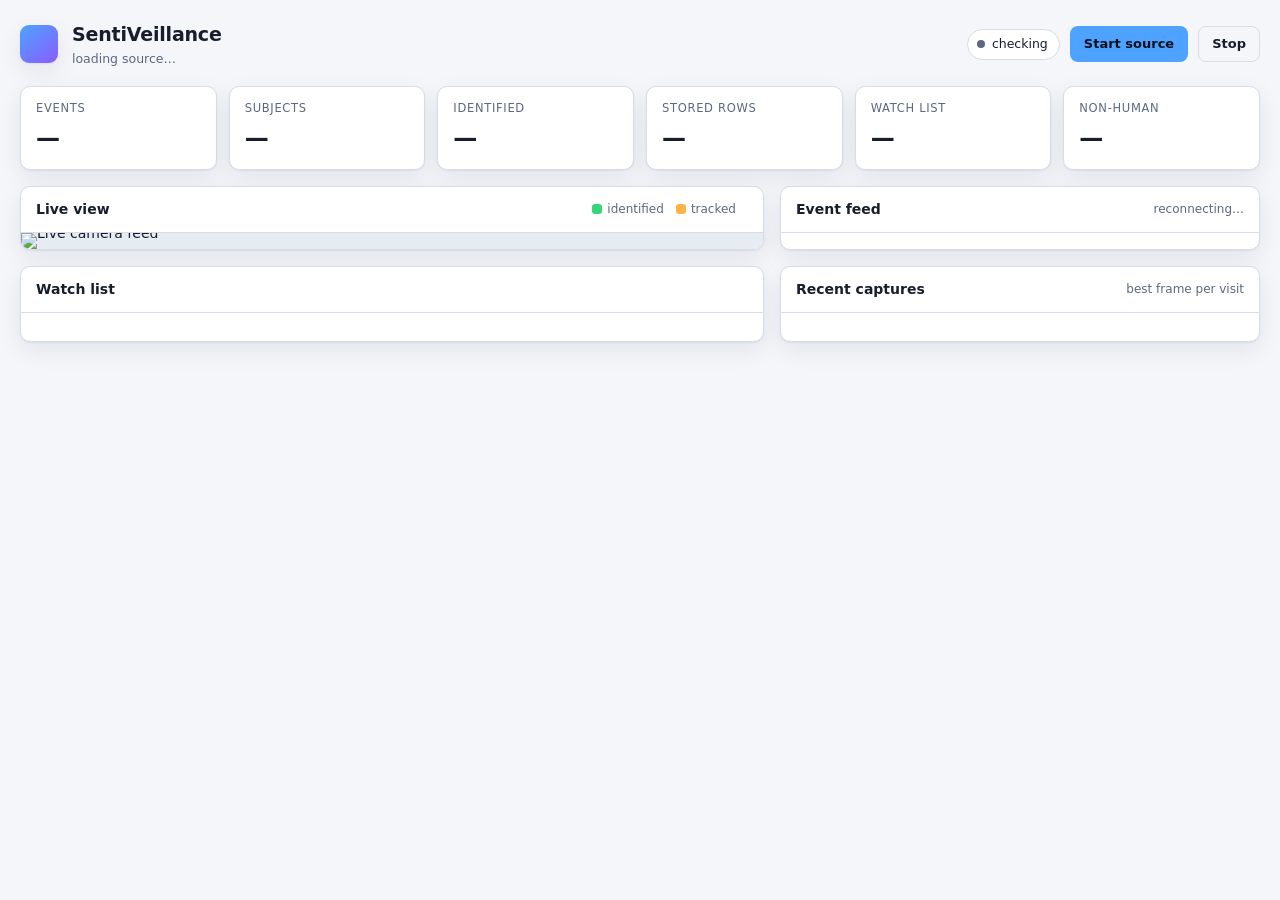
==== src/main/resources/static/index.html @ 6326599e "feat: wait for an explicit start request instead of capturing from boot" ====
<!doctype html>
<html lang="en">
<head>
  <meta charset="utf-8">
  <meta name="viewport" content="width=device-width, initial-scale=1">
  <title>SentiVeillance Console</title>
  <link rel="stylesheet" href="app.css">
</head>
<body>

<header class="topbar">
  <div class="brand">
    <span class="logo" aria-hidden="true"></span>
    <div>
      <h1>SentiVeillance</h1>
      <p class="sub" id="sourceLine">loading source&hellip;</p>
    </div>
  </div>
  <div class="controls">
    <span class="pill" id="runPill"><span class="dot"></span><span id="runText">checking</span></span>
    <button class="btn" id="startBtn" type="button">Start source</button>
    <button class="btn btn-ghost" id="stopBtn" type="button">Stop</button>
  </div>
</header>

<section class="tiles" aria-label="Counters">
  <div class="tile"><span class="tile-label">Events</span><span class="tile-value" id="mEvents">&mdash;</span></div>
  <div class="tile"><span class="tile-label">Subjects</span><span class="tile-value" id="mSubjects">&mdash;</span></div>
  <div class="tile"><span class="tile-label">Identified</span><span class="tile-value" id="mIdentified">&mdash;</span></div>
  <div class="tile"><span class="tile-label">Stored rows</span><span class="tile-value" id="mStored">&mdash;</span></div>
  <div class="tile"><span class="tile-label">Watch list</span><span class="tile-value" id="mWatch">&mdash;</span></div>
  <div class="tile" title="Vehicle-class detections discarded by the humans-only filter"><span class="tile-label">Non-human</span><span class="tile-value" id="mNonHuman">&mdash;</span></div>
</section>

<main class="grid">
  <section class="panel">
    <div class="panel-head">
      <h2>Live view</h2>
      <div class="legend">
        <span class="key"><i class="swatch swatch-known"></i>identified</span>
        <span class="key"><i class="swatch swatch-unknown"></i>tracked</span>
        <span class="muted" id="frameInfo"></span>
      </div>
    </div>
    <div class="stage" id="stage">
      <img id="video" alt="Live camera feed">
      <canvas id="overlay"></canvas>
      <div class="stage-empty" id="stageEmpty">
        <p id="stageEmptyTitle">Source is stopped</p>
        <small id="stageEmptyHint">Press &ldquo;Start source&rdquo; to begin capturing.</small>
      </div>
    </div>
  </section>

  <section class="panel">
    <div class="panel-head">
      <h2>Event feed</h2>
      <span class="muted" id="feedState">connecting&hellip;</span>
    </div>
    <ul class="feed" id="feed"></ul>
  </section>
</main>

<section class="grid grid-bottom">
  <section class="panel">
    <div class="panel-head"><h2>Watch list</h2><span class="muted" id="watchState"></span></div>
    <div class="cards" id="watchList"></div>
  </section>

  <section class="panel">
    <div class="panel-head"><h2>Recent captures</h2><span class="muted">best frame per visit</span></div>
    <div class="gallery" id="gallery"></div>
  </section>
</section>

<script src="app.js"></script>
</body>
</html>
---- src/main/resources/static/app.css ----
/* SentiVeillance operations console.
   Dark by default - it is looked at next to a video feed - with a light variant for
   anyone whose OS asks for one. */

:root {
  --bg: #0e1117;
  --bg-raised: #161b24;
  --bg-sunken: #0a0d12;
  --border: #242c3a;
  --text: #e6eaf2;
  --text-dim: #8e9bb3;
  --accent: #4da3ff;
  --known: #37d67a;
  --unknown: #ffb347;
  --danger: #ff5c5c;
  --radius: 10px;
  --shadow: 0 1px 2px rgba(0, 0, 0, .4), 0 8px 24px rgba(0, 0, 0, .25);
}

@media (prefers-color-scheme: light) {
  :root {
    --bg: #f4f6fa;
    --bg-raised: #ffffff;
    --bg-sunken: #e7ebf2;
    --border: #d6dce8;
    --text: #161d2b;
    --text-dim: #5b6880;
    --shadow: 0 1px 2px rgba(16, 24, 40, .06), 0 8px 24px rgba(16, 24, 40, .08);
  }
}

* { box-sizing: border-box; }

body {
  margin: 0;
  padding: 20px;
  background: var(--bg);
  color: var(--text);
  font: 14px/1.5 ui-sans-serif, system-ui, -apple-system, "Segoe UI", Roboto, sans-serif;
  -webkit-font-smoothing: antialiased;
}

/* ---------- top bar ---------- */

.topbar {
  display: flex;
  flex-wrap: wrap;
  gap: 16px;
  align-items: center;
  justify-content: space-between;
  margin-bottom: 18px;
}

.brand { display: flex; align-items: center; gap: 14px; }

.logo {
  width: 38px; height: 38px;
  border-radius: 9px;
  flex: none;
  background: linear-gradient(140deg, var(--accent), #8a5cff);
  box-shadow: var(--shadow);
}

h1 { margin: 0; font-size: 19px; letter-spacing: -.01em; }
h2 { margin: 0; font-size: 14px; font-weight: 600; }
.sub { margin: 1px 0 0; font-size: 12.5px; color: var(--text-dim); }
.muted { color: var(--text-dim); font-size: 12px; }

.controls { display: flex; align-items: center; gap: 10px; }

.pill {
  display: inline-flex; align-items: center; gap: 7px;
  padding: 5px 11px 5px 9px;
  border: 1px solid var(--border);
  border-radius: 999px;
  background: var(--bg-raised);
  font-size: 12.5px;
  font-variant-numeric: tabular-nums;
}

.dot { width: 8px; height: 8px; border-radius: 50%; background: var(--text-dim); flex: none; }
.pill.is-running .dot { background: var(--known); box-shadow: 0 0 0 3px rgba(55, 214, 122, .18); }
.pill.is-stopped .dot { background: var(--danger); }

.btn {
  padding: 7px 13px;
  border: 1px solid transparent;
  border-radius: 8px;
  background: var(--accent);
  color: #05101f;
  font: inherit;
  font-weight: 600;
  font-size: 13px;
  cursor: pointer;
}
.btn:hover { filter: brightness(1.08); }
.btn:active { transform: translateY(1px); }
.btn:disabled { opacity: .5; cursor: not-allowed; }
.btn-ghost { background: transparent; border-color: var(--border); color: var(--text); }

/* ---------- tiles ---------- */

.tiles {
  display: grid;
  grid-template-columns: repeat(auto-fit, minmax(140px, 1fr));
  gap: 12px;
  margin-bottom: 16px;
}

.tile {
  display: flex; flex-direction: column; gap: 2px;
  padding: 13px 15px;
  background: var(--bg-raised);
  border: 1px solid var(--border);
  border-radius: var(--radius);
  box-shadow: var(--shadow);
}

.tile-label { font-size: 11.5px; text-transform: uppercase; letter-spacing: .06em; color: var(--text-dim); }
.tile-value { font-size: 24px; font-weight: 650; font-variant-numeric: tabular-nums; letter-spacing: -.02em; }

/* ---------- layout ---------- */

.grid { display: grid; grid-template-columns: minmax(0, 1.55fr) minmax(0, 1fr); gap: 16px; }
.grid-bottom { margin-top: 16px; }

@media (max-width: 960px) {
  .grid { grid-template-columns: minmax(0, 1fr); }
}

.panel {
  background: var(--bg-raised);
  border: 1px solid var(--border);
  border-radius: var(--radius);
  box-shadow: var(--shadow);
  overflow: hidden;
  min-width: 0;
}

.panel-head {
  display: flex; align-items: center; justify-content: space-between; gap: 12px;
  padding: 12px 15px;
  border-bottom: 1px solid var(--border);
}

.legend { display: flex; align-items: center; gap: 12px; }
.key { display: inline-flex; align-items: center; gap: 5px; font-size: 12px; color: var(--text-dim); }
.swatch { width: 10px; height: 10px; border-radius: 3px; display: inline-block; }
.swatch-known { background: var(--known); }
.swatch-unknown { background: var(--unknown); }

/* ---------- video stage ---------- */

.stage { position: relative; background: var(--bg-sunken); line-height: 0; }
.stage img { display: block; width: 100%; height: auto; }
.stage canvas { position: absolute; inset: 0; width: 100%; height: 100%; pointer-events: none; }

.stage-empty {
  position: absolute; inset: 0;
  display: flex; flex-direction: column; align-items: center; justify-content: center; gap: 4px;
  min-height: 260px;
  line-height: 1.5;
  color: var(--text-dim);
  text-align: center;
}
.stage-empty p { margin: 0; font-size: 14px; }
.stage-empty small { font-size: 12px; opacity: .8; }
.stage.has-frame .stage-empty { display: none; }

/* ---------- event feed ---------- */

.feed { list-style: none; margin: 0; padding: 0; max-height: 520px; overflow-y: auto; }

.feed li {
  display: grid;
  grid-template-columns: auto 1fr auto;
  align-items: center;
  gap: 10px;
  padding: 9px 15px;
  border-bottom: 1px solid var(--border);
  animation: slide-in .18s ease-out;
}
.feed li:last-child { border-bottom: 0; }

@keyframes slide-in { from { opacity: 0; transform: translateY(-4px); } to { opacity: 1; transform: none; } }

.tag {
  padding: 2px 7px;
  border-radius: 5px;
  font-size: 10.5px;
  font-weight: 650;
  letter-spacing: .04em;
  text-transform: uppercase;
  background: var(--bg-sunken);
  color: var(--text-dim);
  white-space: nowrap;
}
.tag-appeared { color: var(--accent); }
.tag-disappeared { color: var(--text-dim); }

.who { font-weight: 600; min-width: 0; overflow: hidden; text-overflow: ellipsis; white-space: nowrap; }
.who.is-known { color: var(--known); }
.who.is-unknown { color: var(--text-dim); font-weight: 500; }
.meta { font-size: 11.5px; color: var(--text-dim); font-variant-numeric: tabular-nums; text-align: right; white-space: nowrap; }

/* ---------- watch list + gallery ---------- */

.cards { display: grid; grid-template-columns: repeat(auto-fill, minmax(190px, 1fr)); gap: 10px; padding: 14px; }

.card {
  display: flex; align-items: center; gap: 11px;
  padding: 11px;
  background: var(--bg-sunken);
  border: 1px solid var(--border);
  border-radius: 8px;
}

.avatar {
  width: 34px; height: 34px; flex: none;
  border-radius: 50%;
  display: grid; place-items: center;
  background: linear-gradient(140deg, var(--accent), #8a5cff);
  color: #05101f;
  font-weight: 700;
  font-size: 13px;
}

.card-name { font-weight: 600; font-size: 13px; }
.card-meta { font-size: 11.5px; color: var(--text-dim); font-variant-numeric: tabular-nums; }

.gallery { display: grid; grid-template-columns: repeat(auto-fill, minmax(110px, 1fr)); gap: 9px; padding: 14px; }

.shot { position: relative; border-radius: 8px; overflow: hidden; background: var(--bg-sunken); border: 1px solid var(--border); }
.shot img { display: block; width: 100%; aspect-ratio: 3 / 4; object-fit: cover; }
.shot figcaption {
  position: absolute; inset-inline: 0; bottom: 0;
  padding: 10px 7px 5px;
  background: linear-gradient(transparent, rgba(0, 0, 0, .78));
  color: #fff;
  font-size: 11px;
  font-weight: 600;
  text-shadow: 0 1px 2px rgba(0, 0, 0, .6);
}

.empty { padding: 20px 15px; color: var(--text-dim); font-size: 13px; }
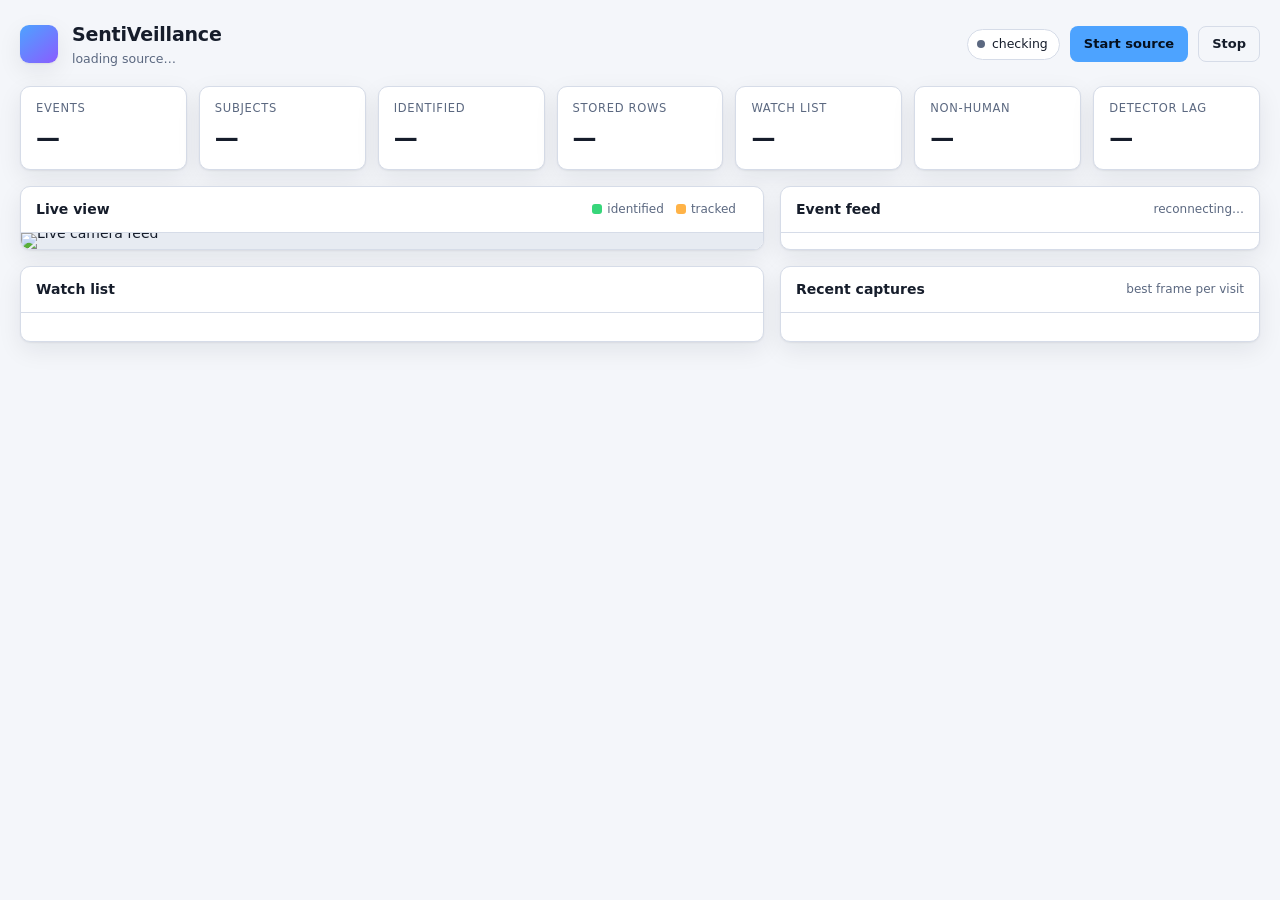
==== commit e6146378: "perf: Cap detector frame rate and scaling, and take the database off the live overlay path. Stop the" ====
--- a/src/main/resources/static/index.html
+++ b/src/main/resources/static/index.html
@@ -30,6 +30,7 @@
   <div class="tile"><span class="tile-label">Stored rows</span><span class="tile-value" id="mStored">&mdash;</span></div>
   <div class="tile"><span class="tile-label">Watch list</span><span class="tile-value" id="mWatch">&mdash;</span></div>
   <div class="tile" title="Vehicle-class detections discarded by the humans-only filter"><span class="tile-label">Non-human</span><span class="tile-value" id="mNonHuman">&mdash;</span></div>
+  <div class="tile" title="How far the detector is behind the camera. This is what makes the overlay trail the video."><span class="tile-label">Detector lag</span><span class="tile-value" id="mLag">&mdash;</span></div>
 </section>
 
 <main class="grid">
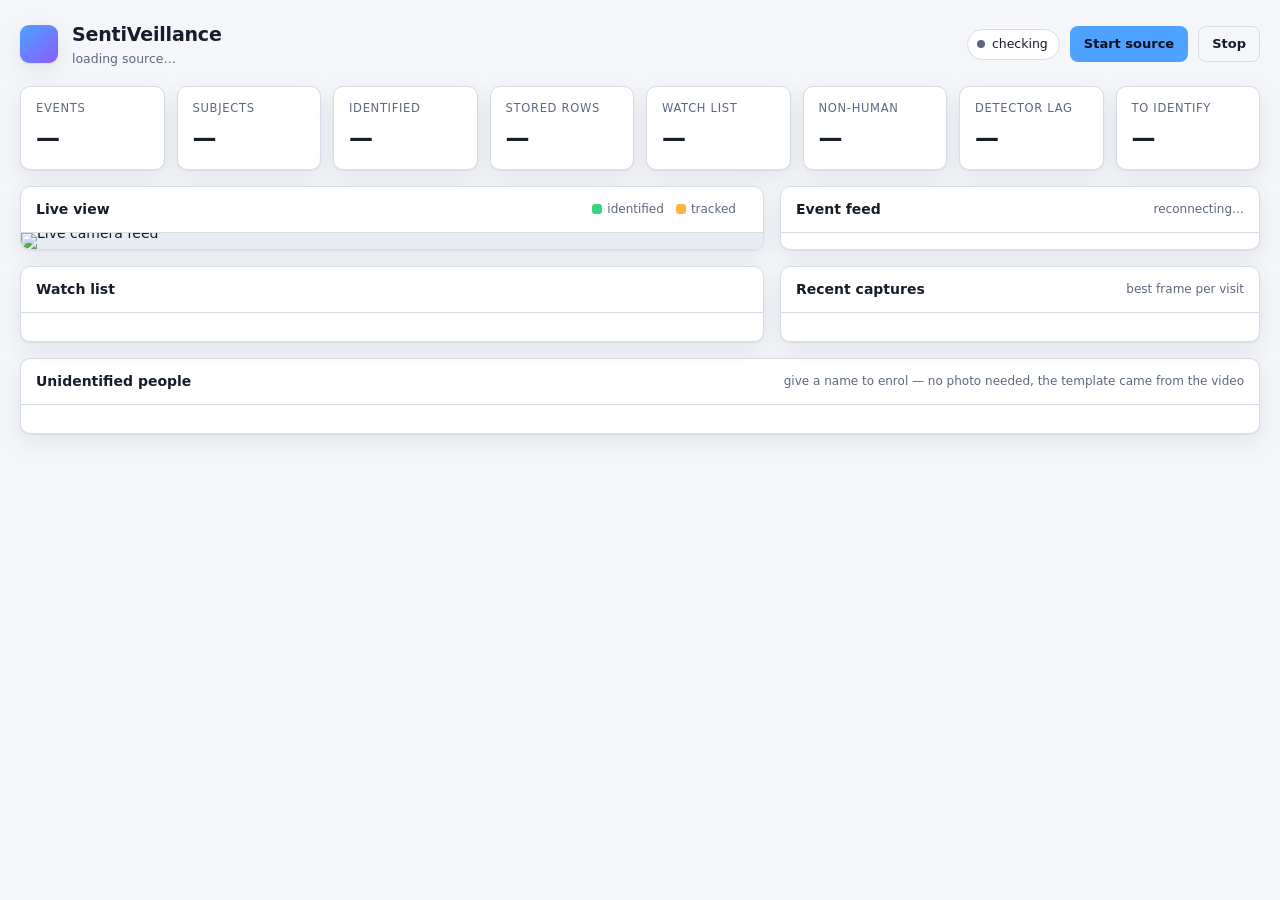
==== commit 3357fd73: "feat: Queue unidentified people with their captured face template and enrol them by name from the da" ====
--- a/src/main/resources/static/index.html
+++ b/src/main/resources/static/index.html
@@ -31,6 +31,7 @@
   <div class="tile"><span class="tile-label">Watch list</span><span class="tile-value" id="mWatch">&mdash;</span></div>
   <div class="tile" title="Vehicle-class detections discarded by the humans-only filter"><span class="tile-label">Non-human</span><span class="tile-value" id="mNonHuman">&mdash;</span></div>
   <div class="tile" title="How far the detector is behind the camera. This is what makes the overlay trail the video."><span class="tile-label">Detector lag</span><span class="tile-value" id="mLag">&mdash;</span></div>
+  <div class="tile" title="People seen with a face but not matched to anyone enrolled. Name them below to enrol them."><span class="tile-label">To identify</span><span class="tile-value" id="mPending">&mdash;</span></div>
 </section>
 
 <main class="grid">
@@ -74,6 +75,14 @@
   </section>
 </section>
 
+<section class="panel panel-wide">
+  <div class="panel-head">
+    <h2>Unidentified people</h2>
+    <span class="muted">give a name to enrol &mdash; no photo needed, the template came from the video</span>
+  </div>
+  <div class="candidates" id="candidates"></div>
+</section>
+
 <script src="app.js"></script>
 </body>
 </html>
--- a/src/main/resources/static/app.css
+++ b/src/main/resources/static/app.css
@@ -243,3 +243,60 @@
 }
 
 .empty { padding: 20px 15px; color: var(--text-dim); font-size: 13px; }
+
+/* ---------- unidentified people (enrol from video) ---------- */
+
+.panel-wide { margin-top: 16px; }
+
+.candidates {
+  display: grid;
+  grid-template-columns: repeat(auto-fill, minmax(190px, 1fr));
+  gap: 12px;
+  padding: 14px;
+}
+
+.candidate {
+  display: flex;
+  flex-direction: column;
+  background: var(--bg-sunken);
+  border: 1px solid var(--border);
+  border-radius: 8px;
+  overflow: hidden;
+}
+
+.candidate img {
+  display: block;
+  width: 100%;
+  aspect-ratio: 3 / 4;
+  object-fit: cover;
+  background: var(--bg);
+}
+
+.candidate .no-shot {
+  display: grid;
+  place-items: center;
+  aspect-ratio: 3 / 4;
+  color: var(--text-dim);
+  font-size: 12px;
+}
+
+.candidate-body { display: flex; flex-direction: column; gap: 7px; padding: 10px; }
+.candidate-meta { font-size: 11px; color: var(--text-dim); font-variant-numeric: tabular-nums; }
+
+.candidate input {
+  width: 100%;
+  padding: 6px 8px;
+  border: 1px solid var(--border);
+  border-radius: 6px;
+  background: var(--bg-raised);
+  color: var(--text);
+  font: inherit;
+  font-size: 13px;
+}
+.candidate input:focus { outline: 2px solid var(--accent); outline-offset: -1px; }
+
+.candidate-actions { display: flex; gap: 6px; }
+.candidate-actions .btn { flex: 1; padding: 5px 8px; font-size: 12px; }
+
+.candidate.is-busy { opacity: .55; pointer-events: none; }
+.candidate-error { color: var(--danger); font-size: 11.5px; }
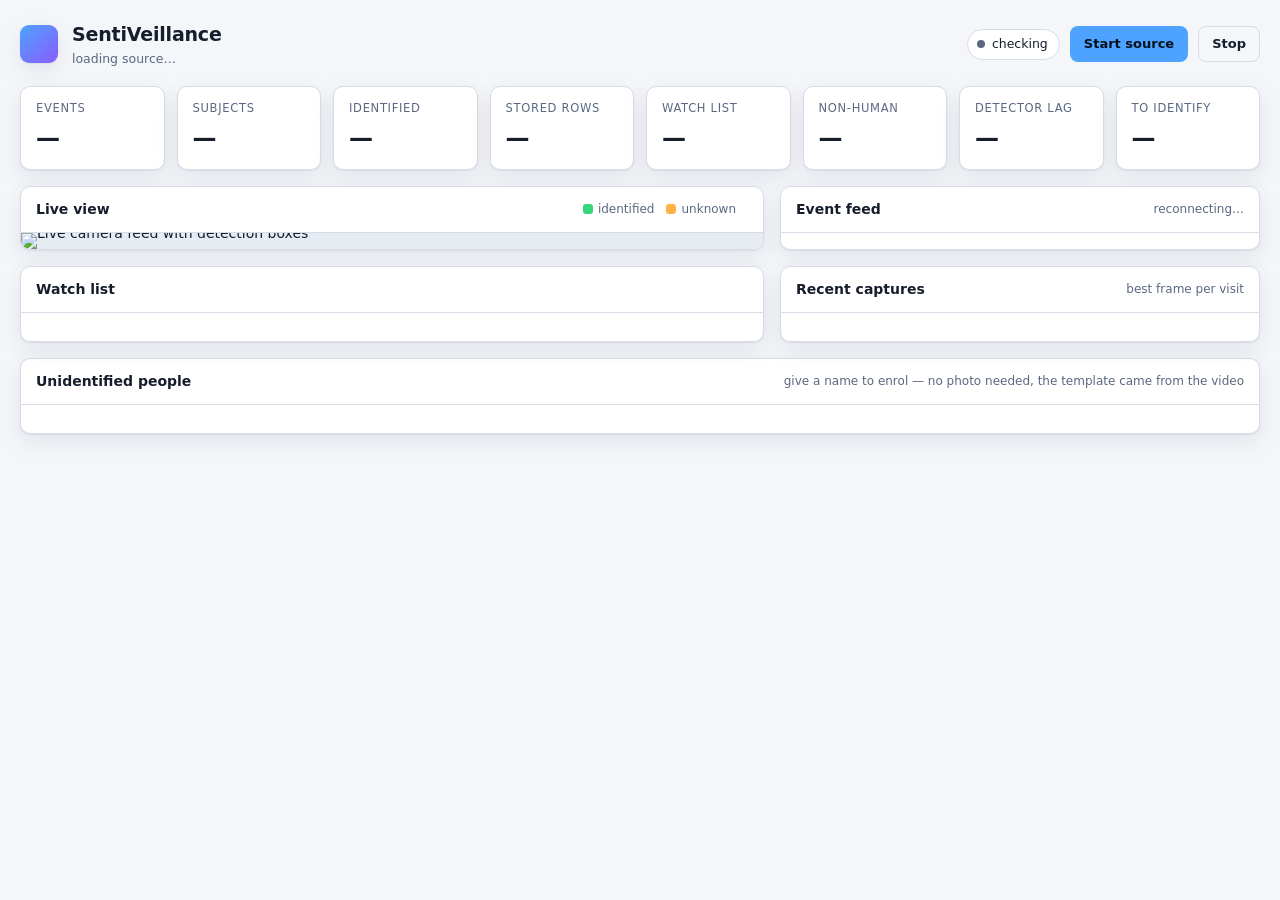
==== commit c0983fc1: "feat: Draw detection boxes into the video frame and crop candidate snapshots to the face" ====
--- a/src/main/resources/static/index.html
+++ b/src/main/resources/static/index.html
@@ -40,13 +40,12 @@
       <h2>Live view</h2>
       <div class="legend">
         <span class="key"><i class="swatch swatch-known"></i>identified</span>
-        <span class="key"><i class="swatch swatch-unknown"></i>tracked</span>
+        <span class="key"><i class="swatch swatch-unknown"></i>unknown</span>
         <span class="muted" id="frameInfo"></span>
       </div>
     </div>
     <div class="stage" id="stage">
-      <img id="video" alt="Live camera feed">
-      <canvas id="overlay"></canvas>
+      <img id="video" alt="Live camera feed with detection boxes">
       <div class="stage-empty" id="stageEmpty">
         <p id="stageEmptyTitle">Source is stopped</p>
         <small id="stageEmptyHint">Press &ldquo;Start source&rdquo; to begin capturing.</small>
--- a/src/main/resources/static/app.css
+++ b/src/main/resources/static/app.css
@@ -153,7 +153,8 @@
 
 .stage { position: relative; background: var(--bg-sunken); line-height: 0; }
 .stage img { display: block; width: 100%; height: auto; }
-.stage canvas { position: absolute; inset: 0; width: 100%; height: 100%; pointer-events: none; }
+/* The boxes are drawn into the JPEG by LiveFrameService, so there is no overlay canvas:
+   nothing client-side has to scale source coordinates or guess which frame a box belongs to. */
 
 .stage-empty {
   position: absolute; inset: 0;
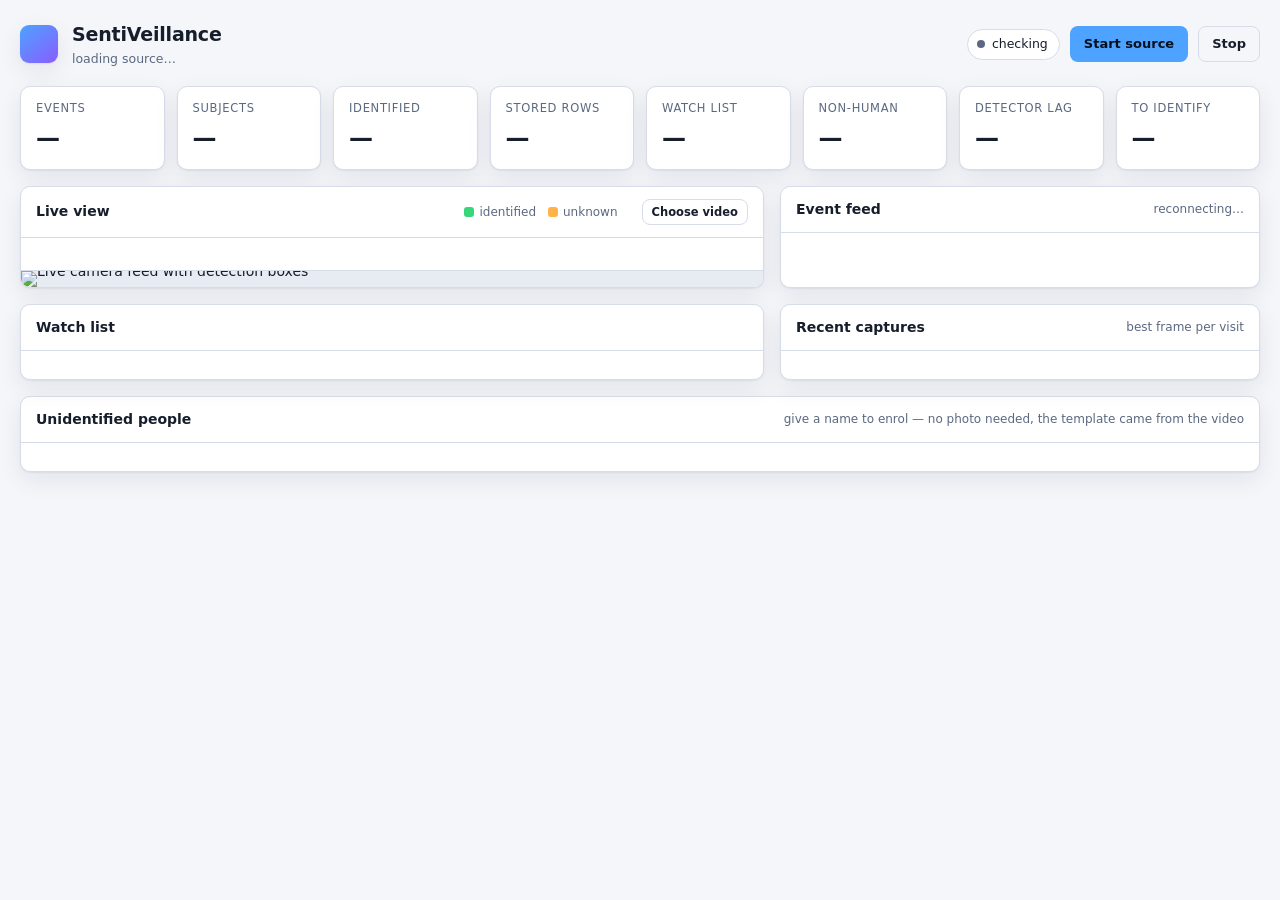
==== commit f929d7b0: "feat: Complete local video import and source switching from dashboard" ====
--- a/src/main/resources/static/index.html
+++ b/src/main/resources/static/index.html
@@ -42,7 +42,14 @@
         <span class="key"><i class="swatch swatch-known"></i>identified</span>
         <span class="key"><i class="swatch swatch-unknown"></i>unknown</span>
         <span class="muted" id="frameInfo"></span>
+        <label class="btn btn-ghost btn-sm" for="videoFile" title="Pick a video from this computer">Choose video
+          <input type="file" id="videoFile" accept="video/*,.mp4,.avi,.mkv,.mov,.m4v,.mpg,.mpeg,.wmv,.flv,.webm,.ts" hidden>
+        </label>
+        <select class="picker" id="videoPicker" aria-label="Previously uploaded videos" title="Videos already uploaded"></select>
       </div>
+    </div>
+    <div class="source-bar">
+      <span id="sourceStatus" class="muted" role="status" aria-live="polite">&nbsp;</span>
     </div>
     <div class="stage" id="stage">
       <img id="video" alt="Live camera feed with detection boxes">
--- a/src/main/resources/static/app.css
+++ b/src/main/resources/static/app.css
@@ -97,6 +97,29 @@
 .btn:active { transform: translateY(1px); }
 .btn:disabled { opacity: .5; cursor: not-allowed; }
 .btn-ghost { background: transparent; border-color: var(--border); color: var(--text); }
+.btn-sm { padding: 3px 9px; font-size: 11.5px; font-weight: 650; line-height: 1.6; }
+label.btn { cursor: pointer; }
+
+.picker {
+  max-width: 190px;
+  padding: 3px 6px;
+  border: 1px solid var(--border);
+  border-radius: 6px;
+  background: var(--bg-raised);
+  color: var(--text);
+  font: inherit;
+  font-size: 11.5px;
+}
+.picker:empty { display: none; }
+
+.source-bar {
+  padding: 7px 15px;
+  border-bottom: 1px solid var(--border);
+  font-size: 12px;
+  font-variant-numeric: tabular-nums;
+}
+.source-bar .is-busy-text { color: var(--accent); }
+.source-bar .is-error { color: var(--danger); }
 
 /* ---------- tiles ---------- */
 
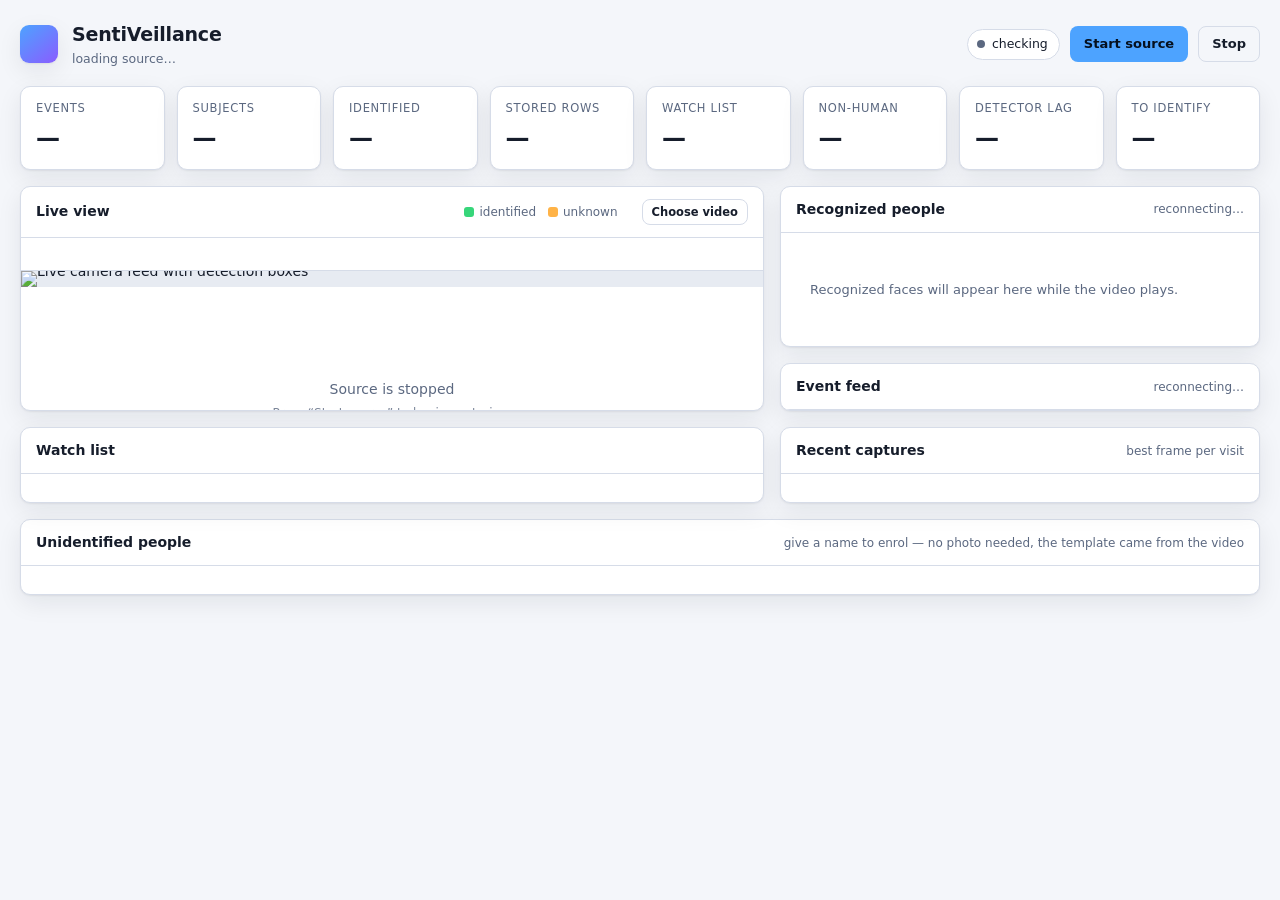
==== commit b908ce59: "feat: Show recognized faces and person details beside live video" ====
--- a/src/main/resources/static/index.html
+++ b/src/main/resources/static/index.html
@@ -60,13 +60,21 @@
     </div>
   </section>
 
-  <section class="panel">
+  <div class="live-sidebar">
+    <section class="panel">
+      <div class="panel-head"><h2>Recognized people</h2><span class="muted" id="recognizedState">recent matches</span></div>
+      <div class="recognized-list" id="recognizedPeople">
+        <p class="empty">Recognized faces will appear here while the video plays.</p>
+      </div>
+    </section>
+    <section class="panel">
     <div class="panel-head">
       <h2>Event feed</h2>
       <span class="muted" id="feedState">connecting&hellip;</span>
     </div>
     <ul class="feed" id="feed"></ul>
-  </section>
+    </section>
+  </div>
 </main>
 
 <section class="grid grid-bottom">
--- a/src/main/resources/static/app.css
+++ b/src/main/resources/static/app.css
@@ -324,3 +324,16 @@
 
 .candidate.is-busy { opacity: .55; pointer-events: none; }
 .candidate-error { color: var(--danger); font-size: 11.5px; }
+
+/* Recognized face previews beside the live video. */
+.live-sidebar { display: flex; flex-direction: column; gap: 16px; min-width: 0; }
+.recognized-list { display: grid; gap: 10px; padding: 14px; max-height: 450px; overflow-y: auto; }
+.recognized-card {
+  display: flex; align-items: center; gap: 12px; padding: 10px;
+  border: 1px solid var(--border); border-left: 3px solid var(--known);
+  border-radius: 8px; background: var(--bg-sunken);
+}
+.recognized-card > div { min-width: 0; overflow-wrap: anywhere; }
+.recognized-card .card-name { color: var(--known); }
+.recognized-card .card-meta { margin-top: 4px; }
+.recognized-face { width: 80px; height: 96px; object-fit: cover; border-radius: 6px; flex: none; }
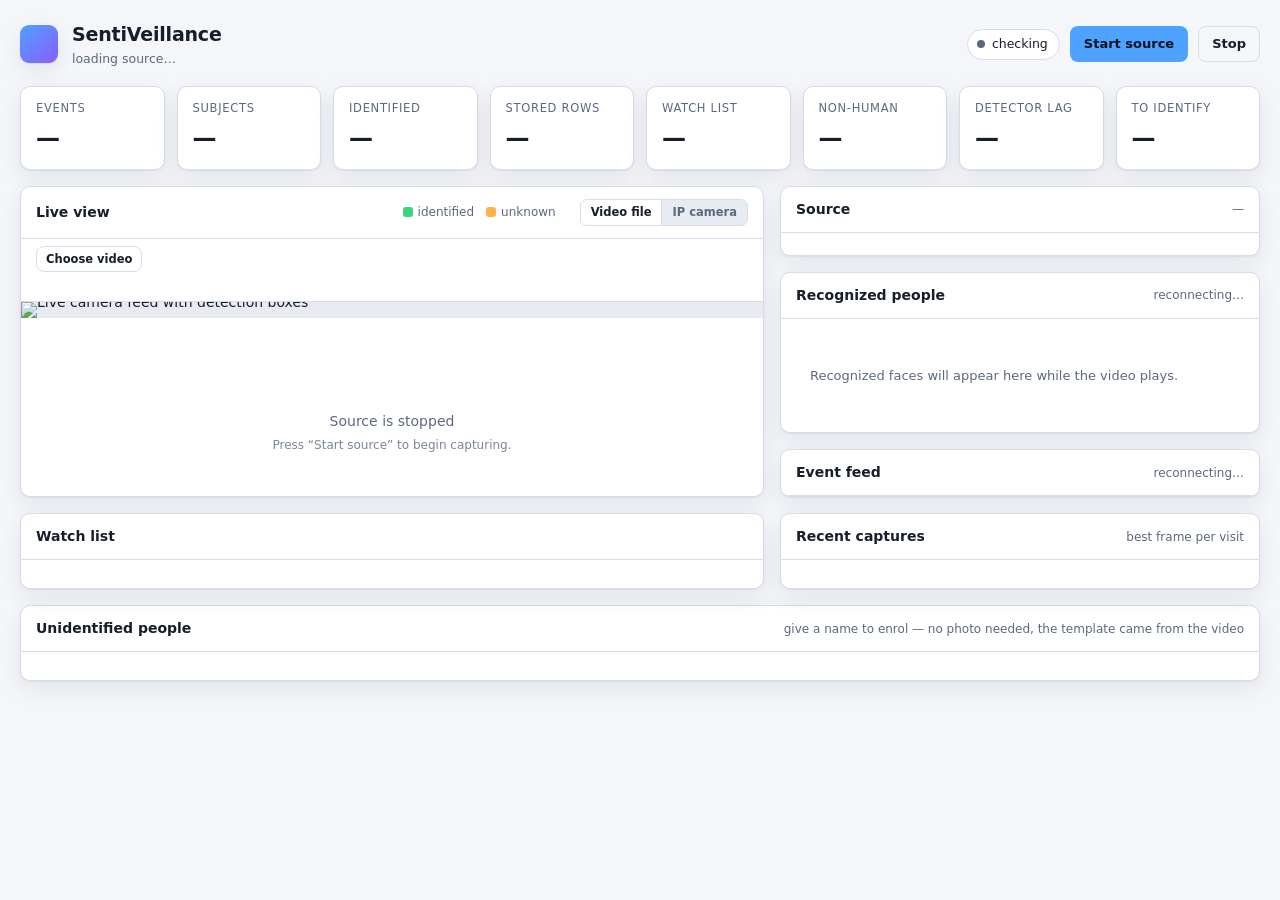
==== commit 45392ab8: "feat: Add IP camera management and live surveillance dashboard controls" ====
--- a/src/main/resources/static/index.html
+++ b/src/main/resources/static/index.html
@@ -42,15 +42,71 @@
         <span class="key"><i class="swatch swatch-known"></i>identified</span>
         <span class="key"><i class="swatch swatch-unknown"></i>unknown</span>
         <span class="muted" id="frameInfo"></span>
+        <div class="seg" role="group" aria-label="Kind of source">
+          <button class="seg-btn is-active" id="tabVideo" type="button">Video file</button>
+          <button class="seg-btn" id="tabCamera" type="button">IP camera</button>
+        </div>
+      </div>
+    </div>
+    <div class="source-bar">
+      <div class="source-row" id="paneVideo">
         <label class="btn btn-ghost btn-sm" for="videoFile" title="Pick a video from this computer">Choose video
           <input type="file" id="videoFile" accept="video/*,.mp4,.avi,.mkv,.mov,.m4v,.mpg,.mpeg,.wmv,.flv,.webm,.ts" hidden>
         </label>
         <select class="picker" id="videoPicker" aria-label="Previously uploaded videos" title="Videos already uploaded"></select>
       </div>
-    </div>
-    <div class="source-bar">
+      <div class="source-row" id="paneCamera" hidden>
+        <select class="picker picker-wide" id="cameraPicker" aria-label="Saved IP cameras"></select>
+        <button class="btn btn-sm" id="cameraUseBtn" type="button" title="Make this camera the live source">Use</button>
+        <button class="btn btn-ghost btn-sm" id="cameraTestBtn" type="button" title="Connect, report what the camera is, disconnect - the live source is untouched">Test</button>
+        <button class="btn btn-ghost btn-sm" id="cameraDeleteBtn" type="button">Remove</button>
+        <button class="btn btn-ghost btn-sm" id="cameraAddBtn" type="button">Add camera&hellip;</button>
+      </div>
       <span id="sourceStatus" class="muted" role="status" aria-live="polite">&nbsp;</span>
     </div>
+    <form class="camera-form" id="cameraForm" hidden autocomplete="off">
+      <div class="field field-wide">
+        <label for="camUrl">RTSP / HTTP URL</label>
+        <input id="camUrl" type="text" spellcheck="false"
+               placeholder="rtsp://user:pass@192.168.1.108:554/cam/realmonitor?channel=1&amp;subtype=0">
+      </div>
+      <div class="field">
+        <label for="camName">Name</label>
+        <input id="camName" type="text" placeholder="gate-camera">
+      </div>
+      <p class="form-hint">
+        Leave the URL empty to build a Dahua URL from the parts below. A password containing
+        <code>@</code> or <code>:</code> is percent-encoded for you.
+      </p>
+      <div class="field"><label for="camHost">Host or IP</label><input id="camHost" type="text" placeholder="192.168.1.108"></div>
+      <div class="field"><label for="camPort">RTSP port</label><input id="camPort" type="number" min="1" max="65535" value="554"></div>
+      <div class="field"><label for="camUser">User</label><input id="camUser" type="text" autocomplete="off"></div>
+      <div class="field"><label for="camPass">Password</label><input id="camPass" type="password" autocomplete="new-password"></div>
+      <div class="field"><label for="camChannel">Channel</label><input id="camChannel" type="number" min="1" value="1"></div>
+      <div class="field">
+        <label for="camSubtype">Stream</label>
+        <select id="camSubtype">
+          <option value="0">0 &mdash; main stream</option>
+          <option value="1">1 &mdash; sub stream</option>
+        </select>
+      </div>
+      <div class="field">
+        <label for="camFlags" title="Which backend the SDK's Media plugin uses to decode">Decoder</label>
+        <select id="camFlags">
+          <option value="">SDK default</option>
+          <option value="DoNotUseVlc">Force FFmpeg</option>
+          <option value="DoNotUseFFmpeg">Force VLC</option>
+          <option value="PreferVlc">Prefer VLC</option>
+        </select>
+      </div>
+      <div class="form-actions">
+        <button class="btn btn-ghost btn-sm" id="camTestBtn" type="button">Test</button>
+        <button class="btn btn-ghost btn-sm" id="camSaveBtn" type="button">Save</button>
+        <button class="btn btn-sm" id="camSaveUseBtn" type="button">Save &amp; use</button>
+        <button class="btn btn-ghost btn-sm" id="camCancelBtn" type="button">Cancel</button>
+        <span class="muted" id="cameraFormStatus" role="status" aria-live="polite"></span>
+      </div>
+    </form>
     <div class="stage" id="stage">
       <img id="video" alt="Live camera feed with detection boxes">
       <div class="stage-empty" id="stageEmpty">
@@ -61,6 +117,10 @@
   </section>
 
   <div class="live-sidebar">
+    <section class="panel">
+      <div class="panel-head"><h2>Source</h2><span class="muted" id="sourceKind">&mdash;</span></div>
+      <dl class="details" id="sourceDetails"></dl>
+    </section>
     <section class="panel">
       <div class="panel-head"><h2>Recognized people</h2><span class="muted" id="recognizedState">recent matches</span></div>
       <div class="recognized-list" id="recognizedPeople">
--- a/src/main/resources/static/app.css
+++ b/src/main/resources/static/app.css
@@ -120,6 +120,82 @@
 }
 .source-bar .is-busy-text { color: var(--accent); }
 .source-bar .is-error { color: var(--danger); }
+.source-row { display: flex; align-items: center; gap: 8px; flex-wrap: wrap; margin-bottom: 4px; }
+/* An explicit display: wins over the hidden attribute's UA rule, so say it again. */
+.source-row[hidden] { display: none; }
+.picker-wide { max-width: 100%; flex: 1 1 200px; }
+
+/* ---------- source kind switch ---------- */
+
+.seg {
+  display: inline-flex;
+  border: 1px solid var(--border);
+  border-radius: 7px;
+  overflow: hidden;
+  background: var(--bg-sunken);
+}
+.seg-btn {
+  padding: 4px 10px;
+  border: 0;
+  background: transparent;
+  color: var(--text-dim);
+  font: inherit;
+  font-size: 11.5px;
+  font-weight: 650;
+  cursor: pointer;
+}
+.seg-btn + .seg-btn { border-left: 1px solid var(--border); }
+.seg-btn.is-active { background: var(--bg-raised); color: var(--text); }
+
+/* ---------- add-camera form ---------- */
+
+.camera-form {
+  display: grid;
+  grid-template-columns: repeat(auto-fit, minmax(150px, 1fr));
+  gap: 10px 12px;
+  padding: 13px 15px;
+  border-bottom: 1px solid var(--border);
+  background: var(--bg-sunken);
+}
+.camera-form[hidden] { display: none; }
+.field { display: flex; flex-direction: column; gap: 3px; min-width: 0; }
+.field-wide { grid-column: 1 / -1; }
+.field label { font-size: 11px; text-transform: uppercase; letter-spacing: .05em; color: var(--text-dim); }
+.field input, .field select {
+  padding: 5px 8px;
+  border: 1px solid var(--border);
+  border-radius: 6px;
+  background: var(--bg-raised);
+  color: var(--text);
+  font: inherit;
+  font-size: 12.5px;
+  min-width: 0;
+}
+.form-hint { grid-column: 1 / -1; margin: 0; font-size: 11.5px; color: var(--text-dim); }
+.form-hint code { font-size: 11px; }
+.form-actions {
+  grid-column: 1 / -1;
+  display: flex; align-items: center; gap: 8px; flex-wrap: wrap;
+}
+.form-actions .muted { flex: 1 1 100%; }
+.form-actions .is-error { color: var(--danger); font-size: 12px; }
+.form-actions .is-ok { color: var(--known); font-size: 12px; }
+.form-actions .is-busy-text { color: var(--accent); font-size: 12px; }
+
+/* ---------- source details ---------- */
+
+.details { margin: 0; padding: 11px 15px; font-size: 12.5px; }
+.details div {
+  display: grid;
+  grid-template-columns: 96px minmax(0, 1fr);
+  gap: 8px;
+  padding: 3px 0;
+}
+.details dt { color: var(--text-dim); font-size: 11.5px; }
+.details dd { margin: 0; min-width: 0; overflow-wrap: anywhere; font-variant-numeric: tabular-nums; }
+.details dd.is-ok { color: var(--known); }
+.details dd.is-warn { color: var(--unknown); }
+.details .hint { color: var(--text-dim); font-size: 11.5px; }
 
 /* ---------- tiles ---------- */
 
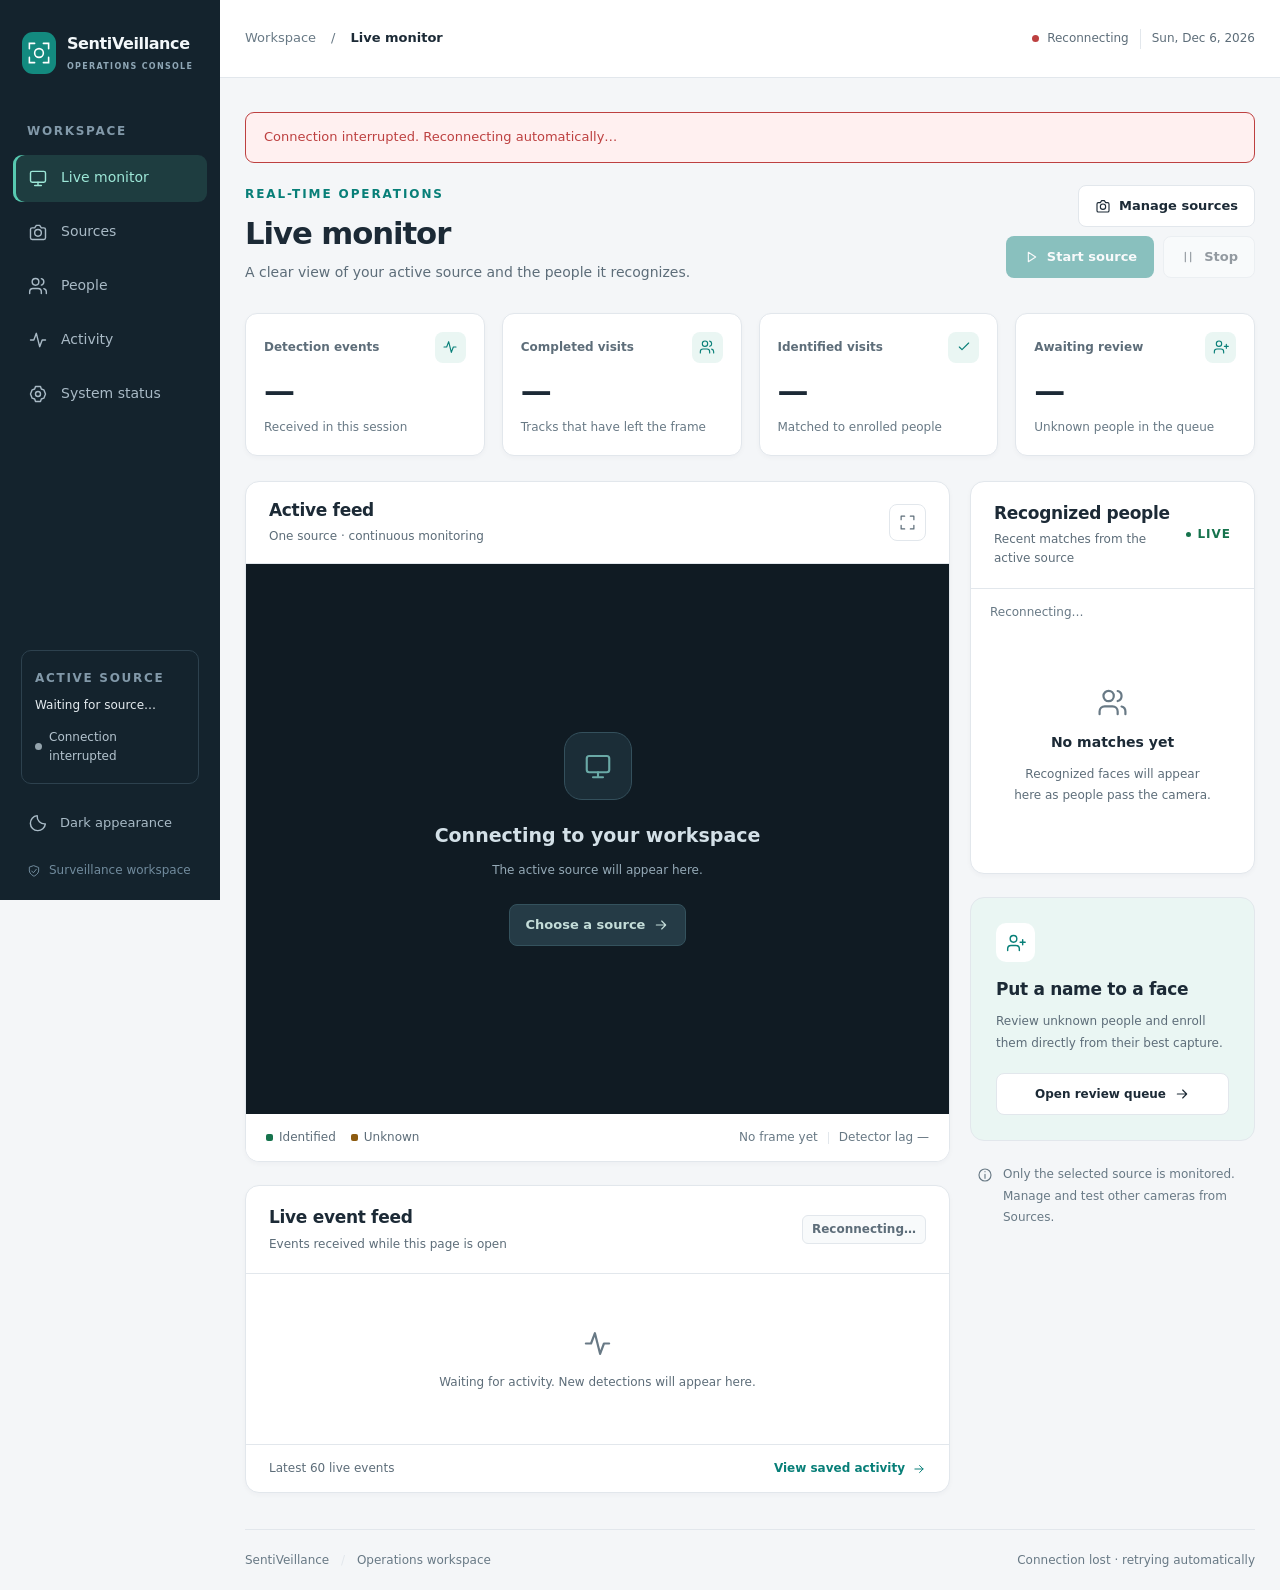
==== commit 7335804c: "feat: Redesign surveillance console with dedicated pages and responsive navigation" ====
--- a/src/main/resources/static/index.html
+++ b/src/main/resources/static/index.html
@@ -3,160 +3,31 @@
 <head>
   <meta charset="utf-8">
   <meta name="viewport" content="width=device-width, initial-scale=1">
-  <title>SentiVeillance Console</title>
-  <link rel="stylesheet" href="app.css">
+  <meta name="color-scheme" content="light dark">
+  <meta name="description" content="SentiVeillance operations console: monitor live sources, manage cameras and review people.">
+  <title>Live monitor · SentiVeillance</title>
+  <link rel="icon" type="image/svg+xml" href="favicon.svg">
+  <script>try { document.documentElement.dataset.theme = localStorage.getItem('sv-theme') === 'dark' ? 'dark' : 'light'; } catch (e) {}</script>
+  <link rel="stylesheet" href="app.css?v=2">
+  <script src="shell.js?v=2" defer></script>
+  <script src="app.js?v=2" defer></script>
+  <script src="pages.js?v=2" defer></script>
 </head>
-<body>
-
-<header class="topbar">
-  <div class="brand">
-    <span class="logo" aria-hidden="true"></span>
-    <div>
-      <h1>SentiVeillance</h1>
-      <p class="sub" id="sourceLine">loading source&hellip;</p>
-    </div>
-  </div>
-  <div class="controls">
-    <span class="pill" id="runPill"><span class="dot"></span><span id="runText">checking</span></span>
-    <button class="btn" id="startBtn" type="button">Start source</button>
-    <button class="btn btn-ghost" id="stopBtn" type="button">Stop</button>
-  </div>
-</header>
-
-<section class="tiles" aria-label="Counters">
-  <div class="tile"><span class="tile-label">Events</span><span class="tile-value" id="mEvents">&mdash;</span></div>
-  <div class="tile"><span class="tile-label">Subjects</span><span class="tile-value" id="mSubjects">&mdash;</span></div>
-  <div class="tile"><span class="tile-label">Identified</span><span class="tile-value" id="mIdentified">&mdash;</span></div>
-  <div class="tile"><span class="tile-label">Stored rows</span><span class="tile-value" id="mStored">&mdash;</span></div>
-  <div class="tile"><span class="tile-label">Watch list</span><span class="tile-value" id="mWatch">&mdash;</span></div>
-  <div class="tile" title="Vehicle-class detections discarded by the humans-only filter"><span class="tile-label">Non-human</span><span class="tile-value" id="mNonHuman">&mdash;</span></div>
-  <div class="tile" title="How far the detector is behind the camera. This is what makes the overlay trail the video."><span class="tile-label">Detector lag</span><span class="tile-value" id="mLag">&mdash;</span></div>
-  <div class="tile" title="People seen with a face but not matched to anyone enrolled. Name them below to enrol them."><span class="tile-label">To identify</span><span class="tile-value" id="mPending">&mdash;</span></div>
-</section>
-
-<main class="grid">
-  <section class="panel">
-    <div class="panel-head">
-      <h2>Live view</h2>
-      <div class="legend">
-        <span class="key"><i class="swatch swatch-known"></i>identified</span>
-        <span class="key"><i class="swatch swatch-unknown"></i>unknown</span>
-        <span class="muted" id="frameInfo"></span>
-        <div class="seg" role="group" aria-label="Kind of source">
-          <button class="seg-btn is-active" id="tabVideo" type="button">Video file</button>
-          <button class="seg-btn" id="tabCamera" type="button">IP camera</button>
-        </div>
-      </div>
-    </div>
-    <div class="source-bar">
-      <div class="source-row" id="paneVideo">
-        <label class="btn btn-ghost btn-sm" for="videoFile" title="Pick a video from this computer">Choose video
-          <input type="file" id="videoFile" accept="video/*,.mp4,.avi,.mkv,.mov,.m4v,.mpg,.mpeg,.wmv,.flv,.webm,.ts" hidden>
-        </label>
-        <select class="picker" id="videoPicker" aria-label="Previously uploaded videos" title="Videos already uploaded"></select>
-      </div>
-      <div class="source-row" id="paneCamera" hidden>
-        <select class="picker picker-wide" id="cameraPicker" aria-label="Saved IP cameras"></select>
-        <button class="btn btn-sm" id="cameraUseBtn" type="button" title="Make this camera the live source">Use</button>
-        <button class="btn btn-ghost btn-sm" id="cameraTestBtn" type="button" title="Connect, report what the camera is, disconnect - the live source is untouched">Test</button>
-        <button class="btn btn-ghost btn-sm" id="cameraDeleteBtn" type="button">Remove</button>
-        <button class="btn btn-ghost btn-sm" id="cameraAddBtn" type="button">Add camera&hellip;</button>
-      </div>
-      <span id="sourceStatus" class="muted" role="status" aria-live="polite">&nbsp;</span>
-    </div>
-    <form class="camera-form" id="cameraForm" hidden autocomplete="off">
-      <div class="field field-wide">
-        <label for="camUrl">RTSP / HTTP URL</label>
-        <input id="camUrl" type="text" spellcheck="false"
-               placeholder="rtsp://user:pass@192.168.1.108:554/cam/realmonitor?channel=1&amp;subtype=0">
-      </div>
-      <div class="field">
-        <label for="camName">Name</label>
-        <input id="camName" type="text" placeholder="gate-camera">
-      </div>
-      <p class="form-hint">
-        Leave the URL empty to build a Dahua URL from the parts below. A password containing
-        <code>@</code> or <code>:</code> is percent-encoded for you.
-      </p>
-      <div class="field"><label for="camHost">Host or IP</label><input id="camHost" type="text" placeholder="192.168.1.108"></div>
-      <div class="field"><label for="camPort">RTSP port</label><input id="camPort" type="number" min="1" max="65535" value="554"></div>
-      <div class="field"><label for="camUser">User</label><input id="camUser" type="text" autocomplete="off"></div>
-      <div class="field"><label for="camPass">Password</label><input id="camPass" type="password" autocomplete="new-password"></div>
-      <div class="field"><label for="camChannel">Channel</label><input id="camChannel" type="number" min="1" value="1"></div>
-      <div class="field">
-        <label for="camSubtype">Stream</label>
-        <select id="camSubtype">
-          <option value="0">0 &mdash; main stream</option>
-          <option value="1">1 &mdash; sub stream</option>
-        </select>
-      </div>
-      <div class="field">
-        <label for="camFlags" title="Which backend the SDK's Media plugin uses to decode">Decoder</label>
-        <select id="camFlags">
-          <option value="">SDK default</option>
-          <option value="DoNotUseVlc">Force FFmpeg</option>
-          <option value="DoNotUseFFmpeg">Force VLC</option>
-          <option value="PreferVlc">Prefer VLC</option>
-        </select>
-      </div>
-      <div class="form-actions">
-        <button class="btn btn-ghost btn-sm" id="camTestBtn" type="button">Test</button>
-        <button class="btn btn-ghost btn-sm" id="camSaveBtn" type="button">Save</button>
-        <button class="btn btn-sm" id="camSaveUseBtn" type="button">Save &amp; use</button>
-        <button class="btn btn-ghost btn-sm" id="camCancelBtn" type="button">Cancel</button>
-        <span class="muted" id="cameraFormStatus" role="status" aria-live="polite"></span>
-      </div>
-    </form>
-    <div class="stage" id="stage">
-      <img id="video" alt="Live camera feed with detection boxes">
-      <div class="stage-empty" id="stageEmpty">
-        <p id="stageEmptyTitle">Source is stopped</p>
-        <small id="stageEmptyHint">Press &ldquo;Start source&rdquo; to begin capturing.</small>
-      </div>
-    </div>
-  </section>
-
-  <div class="live-sidebar">
-    <section class="panel">
-      <div class="panel-head"><h2>Source</h2><span class="muted" id="sourceKind">&mdash;</span></div>
-      <dl class="details" id="sourceDetails"></dl>
-    </section>
-    <section class="panel">
-      <div class="panel-head"><h2>Recognized people</h2><span class="muted" id="recognizedState">recent matches</span></div>
-      <div class="recognized-list" id="recognizedPeople">
-        <p class="empty">Recognized faces will appear here while the video plays.</p>
-      </div>
-    </section>
-    <section class="panel">
-    <div class="panel-head">
-      <h2>Event feed</h2>
-      <span class="muted" id="feedState">connecting&hellip;</span>
-    </div>
-    <ul class="feed" id="feed"></ul>
-    </section>
-  </div>
+<body data-page="monitor">
+<a class="skip-link" href="#mainContent">Skip to content</a>
+<div id="appShell"></div>
+<main class="workspace" id="mainContent" tabindex="-1"><div class="connection-banner" id="connectionBanner" role="status" hidden>Connection interrupted. Reconnecting automatically…</div><div class="operation-notice" id="operationNotice" role="status" aria-live="polite" hidden><span id="sourceStatus"></span><button id="dismissNotice" type="button" class="icon-button" aria-label="Dismiss notification"><svg class="icon " aria-hidden="true"><use href="#i-close"></use></svg></button></div>
+<div class="page-heading"><div><p class="eyebrow">Real-time operations</p><h1>Live monitor</h1><p class="page-description">A clear view of your active source and the people it recognizes.</p></div><div class="page-actions"><a class="btn btn-ghost" href="sources.html"><svg class="icon " aria-hidden="true"><use href="#i-camera"></use></svg>Manage sources</a><button class="btn" id="startBtn" type="button" disabled><svg class="icon " aria-hidden="true"><use href="#i-play"></use></svg>Start source</button><button class="btn btn-ghost" id="stopBtn" type="button" disabled><svg class="icon " aria-hidden="true"><use href="#i-pause"></use></svg>Stop</button></div></div><section class="stats-grid" aria-label="Live session statistics"><article class="stat-card"><div class="stat-top"><span>Detection events</span><span class="stat-icon"><svg class="icon " aria-hidden="true"><use href="#i-activity"></use></svg></span></div><strong id="mEvents">—</strong><span class="stat-description">Received in this session</span></article><article class="stat-card"><div class="stat-top"><span>Completed visits</span><span class="stat-icon"><svg class="icon " aria-hidden="true"><use href="#i-users"></use></svg></span></div><strong id="mSubjects">—</strong><span class="stat-description">Tracks that have left the frame</span></article><article class="stat-card"><div class="stat-top"><span>Identified visits</span><span class="stat-icon"><svg class="icon " aria-hidden="true"><use href="#i-check"></use></svg></span></div><strong id="mIdentified">—</strong><span class="stat-description">Matched to enrolled people</span></article><article class="stat-card"><div class="stat-top"><span>Awaiting review</span><span class="stat-icon"><svg class="icon " aria-hidden="true"><use href="#i-user-plus"></use></svg></span></div><strong id="mPending">—</strong><span class="stat-description">Unknown people in the queue</span></article></section><div class="monitor-grid"><div class="monitor-primary"><section class="panel video-panel">
+<div class="panel-head"><div><h2>Active feed</h2><p>One source · continuous monitoring</p></div><button class="icon-button" id="fullscreenBtn" type="button" aria-label="Expand live feed"><svg class="icon " aria-hidden="true"><use href="#i-expand"></use></svg></button></div>
+<div class="stage" id="stage"><img id="video" alt="Live camera feed with face detection boxes"><div class="stage-empty" id="stageEmpty"><span class="stage-symbol"><svg class="icon " aria-hidden="true"><use href="#i-monitor"></use></svg></span><p id="stageEmptyTitle">Connecting to your workspace</p><small id="stageEmptyHint">The active source will appear here.</small><a class="btn btn-stage" href="sources.html">Choose a source <svg class="icon " aria-hidden="true"><use href="#i-arrow"></use></svg></a></div></div>
+<div class="video-footer"><div class="legend"><span class="key"><i class="swatch swatch-known"></i>Identified</span><span class="key"><i class="swatch swatch-unknown"></i>Unknown</span></div><div class="video-metadata"><span id="frameInfo">No frame yet</span><span class="metadata-divider"></span><span>Detector lag <strong id="mLag">—</strong></span></div></div></section>
+<section class="panel"><div class="panel-head"><div><h2>Live event feed</h2><p>Events received while this page is open</p></div><span class="badge badge-neutral" id="feedState">Connecting</span></div><ul class="feed" id="feed"><li class="empty feed-placeholder"><svg class="icon " aria-hidden="true"><use href="#i-activity"></use></svg><span>Waiting for activity. New detections will appear here.</span></li></ul><div class="panel-footer"><span>Latest 60 live events</span><a href="activity.html">View saved activity <svg class="icon " aria-hidden="true"><use href="#i-arrow"></use></svg></a></div></section></div>
+<aside class="live-sidebar"><section class="panel"><div class="panel-head"><div><h2>Recognized people</h2><p>Recent matches from the active source</p></div><span class="live-indicator"><span class="dot"></span>LIVE</span></div><div class="recognized-summary" id="recognizedState">Waiting for matches</div><div class="recognized-list" id="recognizedPeople"><div class="empty"><svg class="icon " aria-hidden="true"><use href="#i-users"></use></svg><h3>No matches yet</h3><p>Recognized faces will appear here as people pass the camera.</p></div></div></section>
+<section class="review-callout"><span class="callout-icon"><svg class="icon " aria-hidden="true"><use href="#i-user-plus"></use></svg></span><h2>Put a name to a face</h2><p>Review unknown people and enroll them directly from their best capture.</p><a class="btn btn-ghost" href="people.html">Open review queue <svg class="icon " aria-hidden="true"><use href="#i-arrow"></use></svg></a></section>
+<div class="workspace-note"><svg class="icon " aria-hidden="true"><use href="#i-info"></use></svg><p>Only the selected source is monitored. Manage and test other cameras from Sources.</p></div></aside></div>
+<footer class="workspace-footer"><span>SentiVeillance <span class="footer-divider">/</span> Operations workspace</span><span id="workspaceSync">Connecting to your system…</span></footer>
 </main>
-
-<section class="grid grid-bottom">
-  <section class="panel">
-    <div class="panel-head"><h2>Watch list</h2><span class="muted" id="watchState"></span></div>
-    <div class="cards" id="watchList"></div>
-  </section>
-
-  <section class="panel">
-    <div class="panel-head"><h2>Recent captures</h2><span class="muted">best frame per visit</span></div>
-    <div class="gallery" id="gallery"></div>
-  </section>
-</section>
-
-<section class="panel panel-wide">
-  <div class="panel-head">
-    <h2>Unidentified people</h2>
-    <span class="muted">give a name to enrol &mdash; no photo needed, the template came from the video</span>
-  </div>
-  <div class="candidates" id="candidates"></div>
-</section>
-
-<script src="app.js"></script>
+<dialog id="captureDialog" class="capture-dialog"><div class="dialog-heading"><h2 id="captureDialogTitle">Face capture</h2><button class="icon-button" id="closeCapture" type="button" aria-label="Close capture"><svg class="icon " aria-hidden="true"><use href="#i-close"></use></svg></button></div><img id="captureDialogImage" alt="Selected detection capture"><p id="captureDialogCaption"></p></dialog>
+<noscript><div class="noscript-notice">JavaScript is required to view live sources and manage this workspace.</div></noscript>
 </body>
 </html>
--- a/src/main/resources/static/app.css
+++ b/src/main/resources/static/app.css
@@ -1,415 +1,286 @@
-/* SentiVeillance operations console.
-   Dark by default - it is looked at next to a video feed - with a light variant for
-   anyone whose OS asks for one. */
+/* SentiVeillance: a shared, responsive operations workspace. No external assets required. */
+:root {
+  color-scheme: light;
+  --bg: #f4f6f8; --surface: #fff; --surface-soft: #f8fafb; --border: #e2e7ec;
+  --text: #1c2a36; --muted: #5d6d79; --subtle: #687985;
+  --accent: #087f78; --accent-hover: #06685f; --accent-soft: #eaf6f3;
+  --known: #16734d; --known-bg: #eaf6ef; --unknown: #8d5b10; --unknown-bg: #fff5e3;
+  --danger: #bd4040; --danger-bg: #fff0f0; --sidebar: #14232d; --sidebar-text: #a9bac6;
+  --shadow: 0 2px 5px rgb(28 42 54 / 3%); --radius: 14px; --sidebar-width: 248px;
+  --bg-raised: var(--surface); --bg-sunken: var(--surface-soft); --text-dim: var(--muted);
+}
+:root[data-theme="dark"] {
+  color-scheme: dark;
+  --bg: #111b23; --surface: #192630; --surface-soft: #15212b; --border: #2b3c48;
+  --text: #e5ecf0; --muted: #a2b1bd; --subtle: #8c9da9;
+  --accent: #55c7b4; --accent-hover: #80dbcc; --accent-soft: #1d3c3c;
+  --known: #73d6a3; --known-bg: #1d3c30; --unknown: #e9be6f; --unknown-bg: #3e3422;
+  --danger: #f19393; --danger-bg: #41292c; --sidebar: #101b23;
+}
+* { box-sizing: border-box; }
+[hidden] { display: none !important; }
+html { min-width: 320px; scroll-behavior: smooth; }
+body { margin: 0; color: var(--text); background: var(--bg); font: 15px/1.55 Inter, ui-sans-serif, system-ui, -apple-system, BlinkMacSystemFont, "Segoe UI", sans-serif; -webkit-font-smoothing: antialiased; }
+a { color: var(--accent); text-decoration: none; }
+a:hover { color: var(--accent-hover); }
+button, input, select { font: inherit; }
+button, a, input, select, summary { -webkit-tap-highlight-color: transparent; }
+button { cursor: pointer; }
+button:disabled { cursor: not-allowed; opacity: .45; }
+button:focus-visible, a:focus-visible, input:focus-visible, select:focus-visible, summary:focus-visible { outline: 3px solid var(--accent); outline-offset: 4px; }
+input, select { min-width: 0; }
+button, a { touch-action: manipulation; }
+h1, h2, h3, p { margin-top: 0; }
+h1 { margin-bottom: 9px; font-size: clamp(28px, 2.4vw, 36px); line-height: 1.22; letter-spacing: -.035em; font-weight: 700; }
+h2 { margin-bottom: 0; font-size: 17px; line-height: 1.4; font-weight: 650; letter-spacing: -.018em; }
+h3 { margin-bottom: 7px; font-size: 16px; font-weight: 650; }
+.icon { display: inline-block; width: 20px; height: 20px; flex-shrink: 0; fill: none; stroke: currentColor; stroke-width: 1.7; stroke-linecap: round; stroke-linejoin: round; vertical-align: middle; }
+.icon-sprite { position: absolute; width: 0; height: 0; overflow: hidden; }
+.sr-only { position: absolute; width: 1px; height: 1px; padding: 0; margin: -1px; overflow: hidden; clip: rect(0,0,0,0); white-space: nowrap; border: 0; }
+.skip-link { position: fixed; top: -80px; left: 20px; z-index: 100; padding: 12px 20px; background: var(--surface); border: 2px solid var(--accent); border-radius: 8px; }
+.skip-link:focus { top: 12px; }
+/* Navigation and shared header */
+.app-sidebar { position: fixed; inset: 0 auto 0 0; width: var(--sidebar-width); display: flex; flex-direction: column; padding: 32px 18px 20px; background: var(--sidebar); color: #eef5f7; z-index: 40; }
+.brand { display: flex; align-items: center; gap: 11px; padding: 0 9px; color: #f3f8fa; font-size: 18px; letter-spacing: -.4px; font-weight: 650; }
+.brand:hover { color: #fff; }
+.brand-mark { display: grid; place-items: center; width: 39px; height: 42px; flex: none; border-radius: 11px; background: #138a7f; }
+.brand-mark svg { width: 28px; height: 28px; fill: none; stroke: #fff; stroke-width: 1.8; stroke-linecap: round; }
+.brand small { display: block; margin-top: 4px; color: #8fa7b6; font-size: 8px; letter-spacing: 2px; font-weight: 600; }
+.nav-section-label { display: block; color: #8299a9; font-size: 12px; font-weight: 650; letter-spacing: 1.7px; }
+.app-sidebar > .nav-section-label { margin: 48px 14px 14px; }
+.main-navigation { display: flex; flex-direction: column; gap: 7px; }
+.nav-link { display: flex; align-items: center; gap: 13px; min-height: 47px; padding: 11px 15px; border-radius: 9px; color: var(--sidebar-text); font-size: 14px; font-weight: 500; transition: background .16s, color .16s; }
+.nav-link:hover { background: #21333e; color: #fff; }
+.nav-link.is-active { color: #9de7d7; background: #1e3d40; box-shadow: inset 3px 0 #57c9b0; }
+.nav-count { margin-left: auto; padding: 1px 7px; border-radius: 5px; color: #e9c98c; background: #3c3b30; font-size: 12px; }
+.sidebar-bottom { margin-top: auto; padding-top: 32px; }
+.sidebar-source { margin: 0 8px 17px; padding: 18px 13px; border: 1px solid #2d414e; border-radius: 10px; }
+.sidebar-source p { margin: 9px 0 13px; font-size: 12px; color: #e4ebef; overflow: hidden; white-space: nowrap; text-overflow: ellipsis; }
+.pill { display: inline-flex; align-items: center; gap: 7px; color: #b4c4cf; font-size: 12px; font-weight: 500; }
+.dot { display: inline-block; width: 7px; height: 7px; flex: none; border-radius: 50%; background: #94a3ac; }
+.pill.is-running .dot { background: #68d6a4; box-shadow: 0 0 0 3px rgb(104 214 164 / 12%); }
+.pill.is-stopped .dot { background: #d5b473; }
+.theme-button { display: flex; align-items: center; gap: 12px; width: 100%; padding: 12px 15px; border: 0; border-radius: 9px; color: #a9bbc7; background: transparent; font-size: 13px; text-align: left; }
+.theme-button:hover { color: #fff; background: #21333e; }
+.sidebar-signature { display: flex; align-items: center; gap: 8px; margin: 16px 14px 0; color: #718b9d; font-size: 12px; }
+.sidebar-signature .icon { width: 14px; height: 14px; }
+.app-topbar { height: 78px; position: fixed; top: 0; left: var(--sidebar-width); right: 0; display: flex; align-items: center; justify-content: space-between; gap: 16px; padding: 0 36px; background: var(--surface); border-bottom: 1px solid var(--border); z-index: 30; }
+.topbar-left, .topbar-right { display: flex; align-items: center; gap: 15px; min-width: 0; }
+.breadcrumb-root, .breadcrumb-separator { color: var(--subtle); font-size: 13px; }
+.breadcrumb-current { font-size: 13px; font-weight: 600; }
+.connection-status { display: inline-flex; align-items: center; gap: 8px; font-size: 12px; color: var(--muted); white-space: nowrap; }
+.connection-status.is-connected .dot { background: var(--known); }
+.connection-status.is-offline .dot { background: var(--danger); }
+.topbar-divider { width: 1px; height: 20px; background: var(--border); }
+#headerDate { color: var(--muted); font-size: 12px; white-space: nowrap; }
+.mobile-menu { display: none !important; }
+/* Page frame and common controls */
+.workspace { margin-left: var(--sidebar-width); padding: 112px 36px 0; max-width: 2100px; min-height: 100dvh; }
+.page-heading { display: flex; align-items: center; justify-content: space-between; gap: 24px; margin-bottom: 29px; }
+.eyebrow { color: var(--accent); font-size: 12px; font-weight: 700; text-transform: uppercase; letter-spacing: 1.9px; margin-bottom: 12px; }
+.page-description { margin-bottom: 0; color: var(--muted); font-size: 14px; max-width: 660px; }
+.page-actions { display: flex; flex-wrap: wrap; align-items: center; gap: 9px; flex-shrink: 0; }
+.btn { display: inline-flex; align-items: center; justify-content: center; gap: 8px; padding: 11px 16px; min-height: 42px; border: 1px solid transparent; border-radius: 8px; background: var(--accent); color: #fff; font-size: 13px; font-weight: 600; line-height: 1.4; text-align: center; transition: background .15s, border-color .15s; }
+:root[data-theme="dark"] .btn:not(.btn-ghost):not(.btn-danger-ghost):not(.btn-stage) { color: #102a26; }
+.btn:hover { background: var(--accent-hover); color: #fff; }
+.btn .icon { width: 16px; height: 16px; }
+.btn-ghost { color: var(--text); border-color: var(--border); background: var(--surface); }
+.btn-ghost:hover { color: var(--accent); border-color: var(--accent); background: var(--accent-soft); }
+.btn-danger-ghost { color: var(--danger); background: transparent; border-color: var(--border); }
+.btn-danger-ghost:hover { background: var(--danger-bg); color: var(--danger); border-color: var(--danger); }
+.btn-sm { padding: 8px 12px; min-height: 37px; font-size: 12px; }
+.icon-button { display: inline-flex; align-items: center; justify-content: center; flex-shrink: 0; width: 37px; height: 37px; border: 1px solid var(--border); border-radius: 8px; background: var(--surface); color: var(--muted); }
+.icon-button:hover { color: var(--accent); background: var(--accent-soft); }
+.icon-button .icon { width: 17px; height: 17px; }
+.badge { display: inline-flex; align-items: center; gap: 6px; width: fit-content; padding: 5px 9px; border-radius: 6px; font-size: 12px; font-weight: 600; line-height: 1.4; white-space: nowrap; }
+.badge-neutral { color: var(--muted); background: var(--surface-soft); border: 1px solid var(--border); }
+.badge-success { color: var(--known); background: var(--known-bg); }
+.badge-warning { color: var(--unknown); background: var(--unknown-bg); }
+.badge-danger { color: var(--danger); background: var(--danger-bg); }
+.muted { color: var(--muted); font-size: 13px; }
+.connection-banner, .operation-notice, .info-strip { display: flex; align-items: center; gap: 11px; padding: 14px 18px; border-radius: 9px; font-size: 13px; line-height: 1.6; margin-bottom: 22px; }
+.connection-banner { color: var(--danger); background: var(--danger-bg); border: 1px solid var(--danger); }
+.operation-notice { color: var(--text); background: var(--surface); border: 1px solid var(--border); overflow-wrap: anywhere; }
+.operation-notice > span { flex: 1; }
+.operation-notice .icon-button { border: 0; background: transparent; }
+.info-strip { color: var(--muted); background: var(--surface); border: 1px solid var(--border); }
+.info-strip .icon { color: var(--accent); width: 18px; height: 18px; }
+.is-error { color: var(--danger) !important; }
+.is-ok { color: var(--known) !important; }
+.is-busy-text { color: var(--accent) !important; }
+.is-warn { color: var(--unknown) !important; }
+.workspace-footer { display: flex; align-items: center; justify-content: space-between; gap: 18px; margin-top: 36px; padding: 21px 0; border-top: 1px solid var(--border); color: var(--subtle); font-size: 12px; }
+.footer-divider { margin: 0 8px; color: var(--border); }
+/* Session metrics */
+.stats-grid { display: grid; grid-template-columns: repeat(4,minmax(0,1fr)); gap: 17px; margin-bottom: 25px; }
+.stats-grid-three { grid-template-columns: repeat(3,minmax(0,1fr)); }
+.stat-card { padding: 20px 22px; background: var(--surface); border: 1px solid var(--border); border-radius: 12px; box-shadow: var(--shadow); }
+.stat-top { display: flex; align-items: center; justify-content: space-between; gap: 10px; color: var(--muted); font-size: 12px; font-weight: 550; }
+.stat-icon { display: grid; place-items: center; width: 31px; height: 31px; background: var(--accent-soft); border-radius: 8px; color: var(--accent); }
+.stat-icon .icon { width: 16px; height: 16px; }
+.stat-card > strong { display: block; margin: 6px 0; font-size: 31px; line-height: 1.4; font-weight: 650; letter-spacing: -1px; font-variant-numeric: tabular-nums; }
+.stat-description { display: block; color: var(--subtle); font-size: 12px; }
+/* Panels and layouts */
+.panel { min-width: 0; overflow: hidden; background: var(--surface); border: 1px solid var(--border); border-radius: var(--radius); box-shadow: var(--shadow); }
+.panel-head { display: flex; align-items: center; justify-content: space-between; gap: 15px; padding: 20px 23px; border-bottom: 1px solid var(--border); }
+.panel-head p { margin: 5px 0 0; font-size: 12px; color: var(--muted); }
+.panel-footer { display: flex; align-items: center; justify-content: space-between; gap: 16px; padding: 14px 23px; border-top: 1px solid var(--border); font-size: 12px; color: var(--muted); }
+.panel-footer a { display: inline-flex; align-items: center; gap: 7px; font-weight: 600; }
+.panel-footer .icon { width: 14px; height: 14px; }
+.monitor-grid { display: grid; grid-template-columns: minmax(0,1fr) 320px; gap: 23px; align-items: start; }
+.monitor-primary, .live-sidebar { display: flex; flex-direction: column; gap: 23px; min-width: 0; }
+.sources-grid { display: grid; grid-template-columns: minmax(0,1fr) 330px; gap: 24px; align-items: start; }
+.system-grid { display: grid; grid-template-columns: repeat(2,minmax(0,1fr)); gap: 24px; align-items: start; }
+/* Live video */
+.video-panel .panel-head { padding-top: 17px; padding-bottom: 17px; }
+.stage { position: relative; display: flex; align-items: center; justify-content: center; min-height: 340px; height: clamp(340px, 43vw, 560px); max-height: 62dvh; background: #101b23; overflow: hidden; }
+.stage > img { display: block; width: 100%; height: 100%; object-fit: contain; }
+.stage:not(.has-frame) > img { visibility: hidden; }
+.stage-empty { position: absolute; inset: 0; display: flex; align-items: center; justify-content: center; flex-direction: column; gap: 11px; padding: 32px; color: #d3e0e7; text-align: center; }
+.stage-symbol { display: grid; place-items: center; width: 68px; height: 68px; margin-bottom: 10px; border: 1px solid #34505c; border-radius: 18px; background: #1b2d37; color: #6aa9a6; }
+.stage-symbol .icon { width: 30px; height: 30px; }
+.stage-empty p { margin: 0; font-size: 19px; font-weight: 550; }
+.stage-empty small { display: block; max-width: 340px; font-size: 12px; color: #95aab7; }
+.btn-stage { margin-top: 13px; background: #253b46; color: #c4ddd9; border-color: #34525d; }
+.btn-stage:hover { color: #fff; background: #34525d; }
+.stage.has-frame .stage-empty { display: none; }
+.video-footer { display: flex; align-items: center; justify-content: space-between; gap: 12px; padding: 14px 20px; background: var(--surface); }
+.legend, .video-metadata { display: flex; align-items: center; gap: 15px; }
+.key { display: inline-flex; align-items: center; gap: 6px; font-size: 12px; color: var(--muted); }
+.swatch { display: inline-block; height: 7px; width: 7px; border-radius: 2px; }
+.swatch-known { background: var(--known); }.swatch-unknown { background: var(--unknown); }
+.video-metadata { color: var(--subtle); font-size: 12px; gap: 10px; }
+.video-metadata strong { color: var(--muted); font-weight: 500; }
+.metadata-divider { width: 1px; height: 12px; background: var(--border); }
+.video-panel:fullscreen { display: flex; flex-direction: column; border-radius: 0; background: #101b23; }
+.video-panel:fullscreen .stage { flex: 1; max-height: none; }
+/* Recognized people and monitor activity */
+.live-indicator { display: flex; align-items: center; gap: 6px; color: var(--known); font-size: 12px; letter-spacing: 1px; font-weight: 650; }
+.live-indicator .dot { width: 5px; height: 5px; background: var(--known); }
+.recognized-summary { padding: 14px 19px 0; color: var(--subtle); font-size: 12px; }
+.recognized-list { display: grid; gap: 11px; padding: 16px; max-height: 580px; overflow-y: auto; }
+.recognized-card { display: flex; align-items: center; gap: 13px; padding: 11px; border: 1px solid var(--border); border-radius: 10px; background: var(--surface-soft); }
+.recognized-face { width: 65px; height: 82px; border-radius: 7px; object-fit: cover; flex: none; background: var(--border); }
+.recognized-card > div { min-width: 0; overflow-wrap: anywhere; }
+.card-name { color: var(--text); font-size: 14px; font-weight: 650; }
+.card-meta { margin-top: 4px; color: var(--muted); font-size: 12px; line-height: 1.5; }
+.recognized-card .card-meta:last-child { color: var(--subtle); font-size: 12px; }
+.review-callout { padding: 25px; border-radius: var(--radius); background: var(--accent-soft); border: 1px solid var(--border); }
+.callout-icon { display: inline-flex; align-items: center; justify-content: center; width: 39px; height: 39px; color: var(--accent); background: var(--surface); border-radius: 10px; margin-bottom: 16px; }
+.review-callout h2 { margin-bottom: 9px; }
+.review-callout p, .guidance-panel p { color: var(--muted); font-size: 12px; line-height: 1.8; margin-bottom: 19px; }
+.review-callout .btn { width: 100%; background: var(--surface); font-size: 12px; }
+.workspace-note { display: flex; align-items: flex-start; gap: 10px; color: var(--subtle); margin: 20px 0 0; }
+.workspace-note > .icon { width: 16px; height: 16px; margin-top: 3px; }
+.workspace-note p { margin: 0; font-size: 12px; line-height: 1.8; }
+.live-sidebar .workspace-note { margin: 0 7px; }
+.feed { list-style: none; margin: 0; padding: 0; max-height: 350px; overflow-y: auto; }
+.feed li:not(.empty) { display: grid; grid-template-columns: 83px minmax(0,1fr) auto; align-items: center; gap: 13px; padding: 14px 23px; border-bottom: 1px solid var(--border); }
+.feed li:last-child { border-bottom: 0; }
+.tag { display: inline-flex; justify-content: center; padding: 4px 7px; border-radius: 5px; color: var(--muted); background: var(--surface-soft); font-size: 12px; font-weight: 650; text-transform: uppercase; letter-spacing: .3px; width: fit-content; }
+.tag-appeared { color: var(--accent); background: var(--accent-soft); }
+.tag-disappeared { color: var(--muted); background: var(--surface-soft); }
+.who { overflow: hidden; text-overflow: ellipsis; white-space: nowrap; font-size: 12px; font-weight: 550; }
+.who.is-known { color: var(--known); }.who.is-unknown { color: var(--muted); }
+.meta { color: var(--subtle); font-size: 12px; font-variant-numeric: tabular-nums; text-align: right; }
+/* Camera and video management */
+.source-tabs { display: flex; gap: 25px; padding: 0 24px; border-bottom: 1px solid var(--border); }
+.seg-btn { display: inline-flex; align-items: center; gap: 9px; padding: 17px 3px; border: 0; border-bottom: 2px solid transparent; background: transparent; color: var(--muted); font-size: 13px; font-weight: 550; }
+.seg-btn .icon { width: 17px; height: 17px; }
+.seg-btn.is-active { color: var(--accent); border-bottom-color: var(--accent); }
+.library-toolbar { display: flex; align-items: center; justify-content: space-between; gap: 15px; padding: 23px 24px 18px; }
+.library-toolbar h3 { margin: 0 0 5px; font-size: 15px; }
+.library-toolbar p { font-size: 12px; color: var(--muted); margin: 0; }
+.camera-selection { display: flex; flex-wrap: wrap; align-items: center; gap: 11px; margin: 0 24px 23px; padding: 16px; background: var(--surface-soft); border-radius: 9px; border: 1px solid var(--border); }
+.camera-selection > label { flex: 1 1 100%; color: var(--muted); font-size: 12px; font-weight: 550; }
+.picker, .filter-select select { padding: 10px 12px; background: var(--surface); color: var(--text); border: 1px solid var(--border); border-radius: 7px; font-size: 12px; min-height: 42px; }
+.picker-wide { flex: 1 1 100%; max-width: 100%; width: 100%; }
+.selection-actions { display: flex; flex-wrap: wrap; gap: 8px; }
+.selection-actions .btn { font-size: 12px; padding: 9px 12px; min-height: 37px; }
+.camera-library { padding: 0 24px 24px; }
+.camera-list-item { display: flex; align-items: center; gap: 14px; padding: 18px 0; border-bottom: 1px solid var(--border); }
+.camera-list-item:last-child { border-bottom: 0; padding-bottom: 0; }
+.camera-item-icon { display: grid; place-items: center; width: 43px; height: 43px; border: 1px solid var(--border); border-radius: 9px; background: var(--surface-soft); color: var(--muted); flex: none; }
+.camera-item-content { flex: 1; min-width: 0; }
+.camera-item-name { display: flex; gap: 9px; align-items: center; flex-wrap: wrap; font-size: 13px; font-weight: 600; }
+.camera-item-content p { margin: 5px 0 0; color: var(--subtle); font-size: 12px; overflow-wrap: anywhere; }
+.camera-item-actions { display: flex; gap: 7px; }
+.camera-item-actions .btn { font-size: 12px; min-height: 34px; padding: 7px 11px; }
+.camera-form { display: grid; grid-template-columns: repeat(2,minmax(0,1fr)); gap: 18px; padding: 24px; background: var(--surface-soft); border-top: 1px solid var(--border); border-bottom: 1px solid var(--border); margin-bottom: 22px; }
+.form-intro, .field-wide, .form-hint, .form-actions { grid-column: 1 / -1; }
+.form-intro h3 { margin: 0 0 5px; }.form-intro p { font-size: 12px; color: var(--muted); margin-bottom: 0; }
+.field { display: flex; flex-direction: column; gap: 7px; min-width: 0; }
+.field label { font-size: 12px; font-weight: 600; color: var(--muted); }
+.field input, .field select { width: 100%; border: 1px solid var(--border); border-radius: 7px; padding: 11px 12px; color: var(--text); background: var(--surface); font-size: 12px; }
+.form-hint { font-size: 12px; color: var(--muted); margin: 0; line-height: 1.8; }
+.form-hint code { font-size: 12px; }
+.form-actions { display: flex; gap: 8px; align-items: center; flex-wrap: wrap; padding-top: 7px; }
+.form-actions > span { flex-basis: 100%; font-size: 12px; overflow-wrap: anywhere; }
+.form-actions .btn { min-height: 40px; font-size: 12px; }
+.upload-zone { display: flex; align-items: center; flex-direction: column; gap: 11px; margin: 0 24px 24px; padding: 36px 20px; text-align: center; border: 1px dashed var(--subtle); border-radius: 10px; background: var(--surface-soft); cursor: pointer; }
+.upload-zone > .icon { color: var(--accent); width: 30px; height: 30px; margin-bottom: 5px; }
+.upload-zone strong { font-size: 14px; font-weight: 600; }.upload-zone > span:not(.btn) { font-size: 12px; color: var(--muted); max-width: 310px; }
+.upload-zone:focus-within { outline: 3px solid var(--accent); outline-offset: 3px; }
+.saved-video-picker { display: flex; flex-direction: column; gap: 9px; padding: 0 24px 24px; }
+.saved-video-picker label { font-size: 12px; font-weight: 550; color: var(--muted); }
+.video-library { padding: 0 24px 24px; }
+.video-file-row { display: flex; align-items: center; gap: 12px; padding: 13px 0; border-top: 1px solid var(--border); }
+.video-file-row > .icon { color: var(--muted); }
+.video-file-row > div { min-width: 0; flex: 1; }
+.video-file-row strong { display: block; overflow-wrap: anywhere; font-size: 12px; font-weight: 550; }
+.video-file-row small { color: var(--muted); font-size: 12px; }.video-file-row .btn { min-height: 34px; padding: 7px 11px; font-size: 12px; }
+.details { margin: 0; padding: 17px 23px; }
+.details > div { display: grid; grid-template-columns: 85px minmax(0,1fr); gap: 14px; padding: 11px 0; font-size: 12px; border-bottom: 1px solid var(--border); }
+.details > div:last-child { border: 0; }.details dt { color: var(--muted); font-size: 12px; }.details dd { margin: 0; overflow-wrap: anywhere; font-size: 12px; font-weight: 500; }
+.details .hint { font-size: 12px; color: var(--muted); font-weight: 400; line-height: 1.8; }
+.guidance-panel { padding: 25px; }.guidance-panel h3 { font-size: 15px; }.guidance-panel a { display: flex; align-items: center; gap: 8px; font-size: 12px; font-weight: 600; }.guidance-panel a .icon { width: 15px; height: 15px; }
+/* People workspace */
+.people-toolbar { display: flex; align-items: center; justify-content: space-between; gap: 18px; padding: 0 24px; border-bottom: 1px solid var(--border); }
+.page-tabs { display: flex; align-items: center; gap: 24px; }
+.page-tab { display: inline-flex; align-items: center; gap: 8px; min-height: 74px; padding: 0 2px; border: 0; border-bottom: 2px solid transparent; background: none; font-size: 13px; color: var(--muted); font-weight: 600; white-space: nowrap; }
+.page-tab.is-active { color: var(--accent); border-bottom-color: var(--accent); }
+.count-badge { padding: 1px 6px; border-radius: 5px; background: var(--surface-soft); font-size: 12px; color: var(--muted); }
+.page-tab.is-active .count-badge { color: var(--accent); background: var(--accent-soft); }
+.search-field { display: flex; align-items: center; gap: 9px; min-width: 0; padding: 9px 12px; border: 1px solid var(--border); border-radius: 8px; background: var(--surface); }
+.search-field .icon { width: 17px; height: 17px; color: var(--subtle); }
+.search-field input { min-width: 0; width: 100%; padding: 0; border: 0; color: var(--text); background: transparent; font-size: 12px; outline: 0; }
+.search-field:focus-within { outline: 2px solid var(--accent); outline-offset: 2px; }
+.people-toolbar > .search-field { max-width: 290px; width: 100%; }
+.section-intro { display: flex; align-items: flex-start; justify-content: space-between; gap: 20px; padding: 26px 26px 3px; }
+.section-intro h2 { font-size: 15px; }.section-intro p { margin: 7px 0 0; color: var(--muted); font-size: 12px; }
+.candidates { display: grid; grid-template-columns: repeat(auto-fill,minmax(220px,1fr)); gap: 20px; padding: 25px; }
+.candidate { display: flex; flex-direction: column; background: var(--surface); border: 1px solid var(--border); border-radius: 11px; overflow: hidden; min-width: 0; }
+.candidate > img { display: block; width: 100%; height: 220px; object-fit: contain; background: var(--surface-soft); cursor: zoom-in; }
+.candidate .no-shot { display: grid; place-items: center; height: 220px; color: var(--muted); background: var(--surface-soft); font-size: 12px; }
+.candidate-body { display: flex; flex-direction: column; gap: 13px; padding: 16px; border-top: 1px solid var(--border); }
+.candidate-meta { color: var(--muted); font-size: 12px; overflow-wrap: anywhere; }
+.candidate input { width: 100%; min-height: 41px; padding: 9px 11px; border: 1px solid var(--border); border-radius: 7px; background: var(--surface); color: var(--text); font-size: 12px; }
+.candidate-actions { display: flex; gap: 8px; }.candidate-actions .btn { flex: 1; font-size: 12px; padding: 9px 10px; min-height: 37px; }
+.candidate.is-busy { opacity: .55; pointer-events: none; }.candidate-error { color: var(--danger); font-size: 12px; }
+.cards { display: grid; grid-template-columns: repeat(auto-fill,minmax(275px,1fr)); gap: 16px; padding: 26px; }
+.card { display: flex; align-items: center; gap: 14px; padding: 19px; border-radius: 10px; background: var(--surface-soft); border: 1px solid var(--border); }
+.card > div:last-child { min-width: 0; overflow-wrap: anywhere; }.avatar { display: grid; place-items: center; width: 45px; height: 45px; flex: none; border-radius: 12px; color: var(--accent); background: var(--accent-soft); font-size: 15px; font-weight: 600; }
+/* Persisted activity and captures */
+.filter-toolbar { display: flex; align-items: flex-end; gap: 14px; padding: 20px 24px; border-bottom: 1px solid var(--border); }
+.filter-toolbar > .search-field { min-height: 42px; flex: 1; }.filter-select { display: flex; flex-direction: column; gap: 5px; font-size: 12px; color: var(--muted); }.filter-select select { min-width: 140px; font-size: 12px; }
+.table-scroll { overflow-x: auto; }.data-table { width: 100%; border-collapse: collapse; white-space: nowrap; text-align: left; }.data-table th { padding: 13px 24px; background: var(--surface-soft); color: var(--muted); font-size: 12px; font-weight: 600; border-bottom: 1px solid var(--border); }.data-table td { padding: 16px 24px; border-bottom: 1px solid var(--border); font-size: 12px; }.data-table tr:last-child td { border-bottom: 0; }.data-table tbody tr:hover { background: var(--surface-soft); }.data-table .table-name { font-weight: 600; }.data-table .table-sub { display: block; margin-top: 4px; color: var(--subtle); font-size: 12px; }.data-table .table-time { font-size: 12px; color: var(--muted); }.data-table .badge { font-size: 12px; }.capture-link { display: inline-flex; align-items: center; gap: 6px; border: 0; background: none; color: var(--accent); font-size: 12px; font-weight: 550; padding: 6px 0; }.capture-link .icon { width: 14px; height: 14px; }
+.table-footer { display: flex; justify-content: space-between; align-items: center; gap: 15px; padding: 16px 24px; border-top: 1px solid var(--border); color: var(--muted); font-size: 12px; }.pagination { display: flex; gap: 13px; align-items: center; }.pagination .icon-button { width: 31px; height: 31px; }
+.captures-panel, .operations-guide { margin-top: 25px; }.gallery { display: grid; grid-template-columns: repeat(auto-fill,minmax(150px,1fr)); gap: 18px; padding: 24px; }.shot { margin: 0; border: 1px solid var(--border); border-radius: 10px; background: var(--surface-soft); overflow: hidden; }.shot button { display: block; width: 100%; border: 0; padding: 0; background: none; cursor: zoom-in; }.shot img { display: block; width: 100%; height: 180px; object-fit: contain; background: var(--surface-soft); }.shot figcaption { padding: 13px; border-top: 1px solid var(--border); font-size: 12px; font-weight: 550; }.shot figcaption small { display: block; font-weight: 400; font-size: 12px; color: var(--muted); margin-top: 4px; }
+.capture-dialog { border: 1px solid var(--border); padding: 0; border-radius: 14px; background: var(--surface); color: var(--text); max-width: min(90vw,800px); width: fit-content; min-width: min(90vw,400px); box-shadow: 0 24px 100px rgb(0 0 0 / 25%); }.capture-dialog::backdrop { background: rgb(7 17 26 / 75%); backdrop-filter: blur(3px); }.dialog-heading { display: flex; align-items: center; justify-content: space-between; gap: 25px; padding: 17px 22px; border-bottom: 1px solid var(--border); }.capture-dialog > img { display: block; max-width: 100%; max-height: 68dvh; width: auto; height: auto; margin: 0 auto; background: var(--surface-soft); }.capture-dialog > p { color: var(--muted); padding: 14px 22px; margin: 0; font-size: 12px; overflow-wrap: anywhere; }
+/* Status page, guides and empty states */
+.read-only-label { display: flex; align-items: center; gap: 8px; color: var(--muted); font-size: 12px; }.read-only-label .icon { width: 16px; height: 16px; }.system-details > div { grid-template-columns: 150px minmax(0,1fr); padding: 16px 0; }.system-details dd { font-size: 12px; }.guide-grid { display: grid; grid-template-columns: repeat(4,minmax(0,1fr)); padding: 25px; gap: 24px; }.guide-grid > a { color: var(--text); border-right: 1px solid var(--border); padding-right: 20px; }.guide-grid > a:last-child { border: 0; }.guide-grid > a > .icon { color: var(--accent); margin-bottom: 14px; }.guide-grid h3 { font-size: 14px; }.guide-grid p { color: var(--muted); font-size: 12px; line-height: 1.8; }.guide-grid span { display: inline-flex; align-items: center; gap: 8px; font-size: 12px; font-weight: 600; color: var(--accent); }.guide-grid span .icon { width: 14px; height: 14px; }
+.empty { display: flex; flex-direction: column; align-items: center; justify-content: center; gap: 10px; padding: 40px 24px; color: var(--muted); text-align: center; font-size: 12px; min-height: 120px; }.empty > .icon { width: 31px; height: 31px; color: var(--subtle); margin-bottom: 4px; }.empty h3 { margin: 0; color: var(--text); font-size: 14px; font-weight: 550; }.empty p { margin: 0; max-width: 360px; color: var(--muted); font-size: 12px; line-height: 1.8; }.candidates > .empty, .cards > .empty, .gallery > .empty { grid-column: 1/-1; width: 100%; min-height: 200px; }.feed > .empty { min-height: 170px; }.recognized-list > .empty { min-height: 220px; }.noscript-notice { position: fixed; inset: auto 15px 15px; padding: 20px; border: 1px solid var(--danger); background: var(--surface); z-index: 100; }
+/* Responsive, keyboard and reduced-motion support */
+@media (min-width: 1800px) { .workspace { padding-left: 48px; padding-right: 48px; }.monitor-grid { grid-template-columns: minmax(0,1fr) 360px; }.stage { height: 620px; } }
+@media (max-width: 1350px) { :root { --sidebar-width: 220px; }.app-sidebar { padding-left: 13px; padding-right: 13px; }.brand { font-size: 16px; }.brand-mark { width: 34px; }.brand small { letter-spacing: 1.3px; }.workspace { padding-left: 25px; padding-right: 25px; }.app-topbar { padding-left: 25px; padding-right: 25px; }.page-heading { align-items: flex-start; }.page-actions { max-width: 285px; justify-content: flex-end; }.monitor-grid { grid-template-columns: minmax(0,1fr) 285px; gap: 20px; }.stat-card { padding: 18px; }.stat-description { font-size: 12px; }.sources-grid { grid-template-columns: minmax(0,1fr) 290px; }.video-footer { flex-wrap: wrap; }.topbar-right { gap: 11px; }.guide-grid { gap: 18px; } }
+@media (max-width: 1120px) { .monitor-grid { grid-template-columns: minmax(0,1fr); }.monitor-grid > .live-sidebar { display: grid; grid-template-columns: minmax(0,1fr) minmax(0,1fr); align-items: start; }.monitor-grid > .live-sidebar .workspace-note { grid-column: 1/-1; }.recognized-list { max-height: 360px; }.sources-grid { grid-template-columns: minmax(0,1fr); }.sources-grid > .live-sidebar { display: grid; grid-template-columns: 1fr 1fr; align-items: start; }.system-grid { grid-template-columns: minmax(0,1fr); }.stage { height: 52vw; max-height: 62dvh; }.people-toolbar { align-items: flex-start; flex-direction: column; gap: 0; padding-bottom: 18px; }.people-toolbar .search-field { max-width: 100%; }.guide-grid { grid-template-columns: repeat(2,minmax(0,1fr)); gap: 28px; }.guide-grid > a:nth-child(2) { border: 0; }.stat-top { font-size: 12px; }.stat-description { line-height: 1.7; }.stat-card { padding: 16px; }.page-actions .btn { font-size: 12px; padding: 10px 12px; }.filter-toolbar { flex-wrap: wrap; }.filter-toolbar > .search-field { flex-basis: 100%; }.filter-select { flex: 1; }.filter-select select { width: 100%; }.system-details > div { grid-template-columns: 150px 1fr; } }
+@media (max-width: 820px) { :root { --sidebar-width: 248px; }.app-sidebar { transform: translateX(-100%); transition: transform .2s ease; padding: 28px 18px 20px; }.menu-open .app-sidebar { transform: translateX(0); }.sidebar-backdrop { display: block; position: fixed; inset: 0; border: 0; background: rgb(10 21 29 / 55%); z-index: 35; }.menu-open { overflow: hidden; }.mobile-menu { display: inline-flex !important; }.app-topbar { left: 0; height: 69px; padding: 0 22px; }.workspace { margin-left: 0; padding: 98px 22px 0; }.page-heading { margin-bottom: 25px; }.page-actions { max-width: 290px; }.brand { font-size: 18px; }.brand-mark { width: 39px; }.brand small { letter-spacing: 2px; }.stat-description { font-size: 12px; }.stats-grid { gap: 12px; }.stage { min-height: 310px; }.app-topbar #headerDate { font-size: 12px; }.topbar-left { gap: 11px; }.topbar-right { gap: 11px; }.sidebar-source { margin-top: 25px; }.stat-card > strong { font-size: 28px; }.guide-grid > a { padding-right: 16px; } }
+@media (max-width: 600px) { .workspace { padding: 91px 16px 0; }.app-topbar { padding: 0 16px; }.breadcrumb-root, .breadcrumb-separator, #headerDate, .topbar-divider { display: none; }.topbar-right { margin-left: auto; }.connection-status { font-size: 12px; gap: 6px; }.page-heading { flex-direction: column; gap: 20px; }.page-actions { max-width: 100%; width: 100%; justify-content: flex-start; }.page-actions .btn { font-size: 12px; padding: 10px 13px; }.page-description { font-size: 13px; }.eyebrow { font-size: 12px; margin-bottom: 9px; }.stats-grid { grid-template-columns: repeat(2,minmax(0,1fr)); gap: 11px; margin-bottom: 20px; }.stats-grid-three .stat-card:last-child { grid-column: 1/-1; }.stat-top { font-size: 12px; }.stat-icon { width: 26px; height: 26px; }.stat-card { padding: 16px; }.stat-card > strong { font-size: 27px; }.stat-description { font-size: 12px; }.panel-head { padding: 17px 18px; }.panel-head h2 { font-size: 15px; }.panel-head p { font-size: 12px; }.panel-head .badge { font-size: 12px; }.monitor-grid > .live-sidebar, .sources-grid > .live-sidebar { display: flex; flex-direction: column; }.live-sidebar > * { width: 100%; }.stage { height: 340px; max-height: 65dvh; min-height: 260px; }.stage-empty { padding: 23px; }.stage-empty p { font-size: 16px; }.stage-empty small { font-size: 12px; }.video-footer { padding: 13px 16px; gap: 10px; }.video-metadata { font-size: 12px; }.legend { gap: 12px; }.feed li:not(.empty) { grid-template-columns: 68px minmax(0,1fr); gap: 8px; padding: 13px 17px; }.feed .meta { grid-column: 2; text-align: left; }.panel-footer { padding: 13px 17px; font-size: 12px; }.panel-footer > span { max-width: 100px; }.library-toolbar, .section-intro { padding: 20px 18px; }.library-toolbar .btn { font-size: 12px; padding: 9px 11px; }.camera-selection { margin: 0 18px 18px; padding: 13px; }.selection-actions { width: 100%; }.selection-actions .btn { flex: 1; font-size: 12px; padding: 9px; }.selection-actions .btn .icon { width: 13px; height: 13px; }.camera-form { padding: 20px 18px; gap: 15px; }.camera-library, .video-library { padding: 0 18px 18px; }.camera-list-item { flex-wrap: wrap; gap: 11px; }.camera-item-content { flex-basis: calc(100% - 60px); }.camera-item-actions { margin-left: 54px; }.camera-item-name { font-size: 12px; }.camera-item-content p { font-size: 12px; }.upload-zone { margin: 0 18px 20px; padding: 28px 16px; }.saved-video-picker { padding: 0 18px 20px; }.source-tabs { padding: 0 18px; }.people-toolbar { padding: 0 18px 16px; }.page-tabs { gap: 20px; }.page-tab { min-height: 65px; font-size: 12px; }.section-intro { flex-direction: column; gap: 10px; padding-bottom: 0; }.section-intro p { font-size: 12px; }.candidates { grid-template-columns: repeat(2,minmax(0,1fr)); padding: 18px; gap: 12px; }.candidate > img, .candidate .no-shot { height: 170px; }.candidate-body { padding: 11px; gap: 10px; }.candidate-meta { font-size: 12px; }.candidate input { font-size: 12px; }.candidate-actions { flex-direction: column; gap: 6px; }.candidate-actions .btn { font-size: 12px; }.cards { padding: 18px; grid-template-columns: minmax(0,1fr); }.filter-toolbar { padding: 17px; gap: 11px; }.data-table th, .data-table td { padding-left: 18px; padding-right: 18px; }.table-footer { padding: 14px 17px; font-size: 12px; }.pagination { gap: 9px; }.gallery { padding: 18px; gap: 12px; grid-template-columns: repeat(2,minmax(0,1fr)); }.shot img { height: 170px; }.workspace-footer { font-size: 12px; flex-wrap: wrap; gap: 8px; }.details { padding: 15px 18px; }.system-details > div { grid-template-columns: 125px minmax(0,1fr); }.guide-grid { padding: 22px; gap: 24px; }.guide-grid > a { padding-right: 10px; }.guide-grid h3 { font-size: 13px; }.guide-grid p { font-size: 12px; }.guide-grid span { font-size: 12px; }.review-callout { padding: 22px; }.capture-dialog { max-width: calc(100vw - 26px); }.dialog-heading h2 { font-size: 14px; } }
+@media (max-width: 370px) { .candidates { grid-template-columns: minmax(0,1fr); }.candidate > img, .candidate .no-shot { height: 230px; }.candidate-actions { flex-direction: row; }.selection-actions .btn { flex-basis: 100%; }.video-metadata { flex-wrap: wrap; } }
+@media (prefers-reduced-motion: reduce) { *, *::before, *::after { scroll-behavior: auto !important; transition-duration: 0s !important; animation-duration: 0s !important; } }
 
-:root {
-  --bg: #0e1117;
-  --bg-raised: #161b24;
-  --bg-sunken: #0a0d12;
-  --border: #242c3a;
-  --text: #e6eaf2;
-  --text-dim: #8e9bb3;
-  --accent: #4da3ff;
-  --known: #37d67a;
-  --unknown: #ffb347;
-  --danger: #ff5c5c;
-  --radius: 10px;
-  --shadow: 0 1px 2px rgba(0, 0, 0, .4), 0 8px 24px rgba(0, 0, 0, .25);
-}
+/* Action feedback remains visible while working in long source forms. */
+.operation-notice { position: fixed; right: 28px; bottom: 24px; z-index: 60; max-width: min(600px, calc(100vw - var(--sidebar-width) - 72px)); margin: 0; box-shadow: 0 8px 36px rgb(18 35 45 / 14%); }
+@media (max-width: 820px) { .operation-notice { right: 16px; bottom: 16px; max-width: calc(100vw - 32px); } }
 
-@media (prefers-color-scheme: light) {
-  :root {
-    --bg: #f4f6fa;
-    --bg-raised: #ffffff;
-    --bg-sunken: #e7ebf2;
-    --border: #d6dce8;
-    --text: #161d2b;
-    --text-dim: #5b6880;
-    --shadow: 0 1px 2px rgba(16, 24, 40, .06), 0 8px 24px rgba(16, 24, 40, .08);
-  }
-}
-
-* { box-sizing: border-box; }
-
-body {
-  margin: 0;
-  padding: 20px;
-  background: var(--bg);
-  color: var(--text);
-  font: 14px/1.5 ui-sans-serif, system-ui, -apple-system, "Segoe UI", Roboto, sans-serif;
-  -webkit-font-smoothing: antialiased;
-}
-
-/* ---------- top bar ---------- */
-
-.topbar {
-  display: flex;
-  flex-wrap: wrap;
-  gap: 16px;
-  align-items: center;
-  justify-content: space-between;
-  margin-bottom: 18px;
-}
-
-.brand { display: flex; align-items: center; gap: 14px; }
-
-.logo {
-  width: 38px; height: 38px;
-  border-radius: 9px;
-  flex: none;
-  background: linear-gradient(140deg, var(--accent), #8a5cff);
-  box-shadow: var(--shadow);
-}
-
-h1 { margin: 0; font-size: 19px; letter-spacing: -.01em; }
-h2 { margin: 0; font-size: 14px; font-weight: 600; }
-.sub { margin: 1px 0 0; font-size: 12.5px; color: var(--text-dim); }
-.muted { color: var(--text-dim); font-size: 12px; }
-
-.controls { display: flex; align-items: center; gap: 10px; }
-
-.pill {
-  display: inline-flex; align-items: center; gap: 7px;
-  padding: 5px 11px 5px 9px;
-  border: 1px solid var(--border);
-  border-radius: 999px;
-  background: var(--bg-raised);
-  font-size: 12.5px;
-  font-variant-numeric: tabular-nums;
-}
-
-.dot { width: 8px; height: 8px; border-radius: 50%; background: var(--text-dim); flex: none; }
-.pill.is-running .dot { background: var(--known); box-shadow: 0 0 0 3px rgba(55, 214, 122, .18); }
-.pill.is-stopped .dot { background: var(--danger); }
-
-.btn {
-  padding: 7px 13px;
-  border: 1px solid transparent;
-  border-radius: 8px;
-  background: var(--accent);
-  color: #05101f;
-  font: inherit;
-  font-weight: 600;
-  font-size: 13px;
-  cursor: pointer;
-}
-.btn:hover { filter: brightness(1.08); }
-.btn:active { transform: translateY(1px); }
-.btn:disabled { opacity: .5; cursor: not-allowed; }
-.btn-ghost { background: transparent; border-color: var(--border); color: var(--text); }
-.btn-sm { padding: 3px 9px; font-size: 11.5px; font-weight: 650; line-height: 1.6; }
-label.btn { cursor: pointer; }
-
-.picker {
-  max-width: 190px;
-  padding: 3px 6px;
-  border: 1px solid var(--border);
-  border-radius: 6px;
-  background: var(--bg-raised);
-  color: var(--text);
-  font: inherit;
-  font-size: 11.5px;
-}
-.picker:empty { display: none; }
-
-.source-bar {
-  padding: 7px 15px;
-  border-bottom: 1px solid var(--border);
-  font-size: 12px;
-  font-variant-numeric: tabular-nums;
-}
-.source-bar .is-busy-text { color: var(--accent); }
-.source-bar .is-error { color: var(--danger); }
-.source-row { display: flex; align-items: center; gap: 8px; flex-wrap: wrap; margin-bottom: 4px; }
-/* An explicit display: wins over the hidden attribute's UA rule, so say it again. */
-.source-row[hidden] { display: none; }
-.picker-wide { max-width: 100%; flex: 1 1 200px; }
-
-/* ---------- source kind switch ---------- */
-
-.seg {
-  display: inline-flex;
-  border: 1px solid var(--border);
-  border-radius: 7px;
-  overflow: hidden;
-  background: var(--bg-sunken);
-}
-.seg-btn {
-  padding: 4px 10px;
-  border: 0;
-  background: transparent;
-  color: var(--text-dim);
-  font: inherit;
-  font-size: 11.5px;
-  font-weight: 650;
-  cursor: pointer;
-}
-.seg-btn + .seg-btn { border-left: 1px solid var(--border); }
-.seg-btn.is-active { background: var(--bg-raised); color: var(--text); }
-
-/* ---------- add-camera form ---------- */
-
-.camera-form {
-  display: grid;
-  grid-template-columns: repeat(auto-fit, minmax(150px, 1fr));
-  gap: 10px 12px;
-  padding: 13px 15px;
-  border-bottom: 1px solid var(--border);
-  background: var(--bg-sunken);
-}
-.camera-form[hidden] { display: none; }
-.field { display: flex; flex-direction: column; gap: 3px; min-width: 0; }
-.field-wide { grid-column: 1 / -1; }
-.field label { font-size: 11px; text-transform: uppercase; letter-spacing: .05em; color: var(--text-dim); }
-.field input, .field select {
-  padding: 5px 8px;
-  border: 1px solid var(--border);
-  border-radius: 6px;
-  background: var(--bg-raised);
-  color: var(--text);
-  font: inherit;
-  font-size: 12.5px;
-  min-width: 0;
-}
-.form-hint { grid-column: 1 / -1; margin: 0; font-size: 11.5px; color: var(--text-dim); }
-.form-hint code { font-size: 11px; }
-.form-actions {
-  grid-column: 1 / -1;
-  display: flex; align-items: center; gap: 8px; flex-wrap: wrap;
-}
-.form-actions .muted { flex: 1 1 100%; }
-.form-actions .is-error { color: var(--danger); font-size: 12px; }
-.form-actions .is-ok { color: var(--known); font-size: 12px; }
-.form-actions .is-busy-text { color: var(--accent); font-size: 12px; }
-
-/* ---------- source details ---------- */
-
-.details { margin: 0; padding: 11px 15px; font-size: 12.5px; }
-.details div {
-  display: grid;
-  grid-template-columns: 96px minmax(0, 1fr);
-  gap: 8px;
-  padding: 3px 0;
-}
-.details dt { color: var(--text-dim); font-size: 11.5px; }
-.details dd { margin: 0; min-width: 0; overflow-wrap: anywhere; font-variant-numeric: tabular-nums; }
-.details dd.is-ok { color: var(--known); }
-.details dd.is-warn { color: var(--unknown); }
-.details .hint { color: var(--text-dim); font-size: 11.5px; }
-
-/* ---------- tiles ---------- */
-
-.tiles {
-  display: grid;
-  grid-template-columns: repeat(auto-fit, minmax(140px, 1fr));
-  gap: 12px;
-  margin-bottom: 16px;
-}
-
-.tile {
-  display: flex; flex-direction: column; gap: 2px;
-  padding: 13px 15px;
-  background: var(--bg-raised);
-  border: 1px solid var(--border);
-  border-radius: var(--radius);
-  box-shadow: var(--shadow);
-}
-
-.tile-label { font-size: 11.5px; text-transform: uppercase; letter-spacing: .06em; color: var(--text-dim); }
-.tile-value { font-size: 24px; font-weight: 650; font-variant-numeric: tabular-nums; letter-spacing: -.02em; }
-
-/* ---------- layout ---------- */
-
-.grid { display: grid; grid-template-columns: minmax(0, 1.55fr) minmax(0, 1fr); gap: 16px; }
-.grid-bottom { margin-top: 16px; }
-
-@media (max-width: 960px) {
-  .grid { grid-template-columns: minmax(0, 1fr); }
-}
-
-.panel {
-  background: var(--bg-raised);
-  border: 1px solid var(--border);
-  border-radius: var(--radius);
-  box-shadow: var(--shadow);
-  overflow: hidden;
-  min-width: 0;
-}
-
-.panel-head {
-  display: flex; align-items: center; justify-content: space-between; gap: 12px;
-  padding: 12px 15px;
-  border-bottom: 1px solid var(--border);
-}
-
-.legend { display: flex; align-items: center; gap: 12px; }
-.key { display: inline-flex; align-items: center; gap: 5px; font-size: 12px; color: var(--text-dim); }
-.swatch { width: 10px; height: 10px; border-radius: 3px; display: inline-block; }
-.swatch-known { background: var(--known); }
-.swatch-unknown { background: var(--unknown); }
-
-/* ---------- video stage ---------- */
-
-.stage { position: relative; background: var(--bg-sunken); line-height: 0; }
-.stage img { display: block; width: 100%; height: auto; }
-/* The boxes are drawn into the JPEG by LiveFrameService, so there is no overlay canvas:
-   nothing client-side has to scale source coordinates or guess which frame a box belongs to. */
-
-.stage-empty {
-  position: absolute; inset: 0;
-  display: flex; flex-direction: column; align-items: center; justify-content: center; gap: 4px;
-  min-height: 260px;
-  line-height: 1.5;
-  color: var(--text-dim);
-  text-align: center;
-}
-.stage-empty p { margin: 0; font-size: 14px; }
-.stage-empty small { font-size: 12px; opacity: .8; }
-.stage.has-frame .stage-empty { display: none; }
-
-/* ---------- event feed ---------- */
-
-.feed { list-style: none; margin: 0; padding: 0; max-height: 520px; overflow-y: auto; }
-
-.feed li {
-  display: grid;
-  grid-template-columns: auto 1fr auto;
-  align-items: center;
-  gap: 10px;
-  padding: 9px 15px;
-  border-bottom: 1px solid var(--border);
-  animation: slide-in .18s ease-out;
-}
-.feed li:last-child { border-bottom: 0; }
-
-@keyframes slide-in { from { opacity: 0; transform: translateY(-4px); } to { opacity: 1; transform: none; } }
-
-.tag {
-  padding: 2px 7px;
-  border-radius: 5px;
-  font-size: 10.5px;
-  font-weight: 650;
-  letter-spacing: .04em;
-  text-transform: uppercase;
-  background: var(--bg-sunken);
-  color: var(--text-dim);
-  white-space: nowrap;
-}
-.tag-appeared { color: var(--accent); }
-.tag-disappeared { color: var(--text-dim); }
-
-.who { font-weight: 600; min-width: 0; overflow: hidden; text-overflow: ellipsis; white-space: nowrap; }
-.who.is-known { color: var(--known); }
-.who.is-unknown { color: var(--text-dim); font-weight: 500; }
-.meta { font-size: 11.5px; color: var(--text-dim); font-variant-numeric: tabular-nums; text-align: right; white-space: nowrap; }
-
-/* ---------- watch list + gallery ---------- */
-
-.cards { display: grid; grid-template-columns: repeat(auto-fill, minmax(190px, 1fr)); gap: 10px; padding: 14px; }
-
-.card {
-  display: flex; align-items: center; gap: 11px;
-  padding: 11px;
-  background: var(--bg-sunken);
-  border: 1px solid var(--border);
-  border-radius: 8px;
-}
-
-.avatar {
-  width: 34px; height: 34px; flex: none;
-  border-radius: 50%;
-  display: grid; place-items: center;
-  background: linear-gradient(140deg, var(--accent), #8a5cff);
-  color: #05101f;
-  font-weight: 700;
-  font-size: 13px;
-}
-
-.card-name { font-weight: 600; font-size: 13px; }
-.card-meta { font-size: 11.5px; color: var(--text-dim); font-variant-numeric: tabular-nums; }
-
-.gallery { display: grid; grid-template-columns: repeat(auto-fill, minmax(110px, 1fr)); gap: 9px; padding: 14px; }
-
-.shot { position: relative; border-radius: 8px; overflow: hidden; background: var(--bg-sunken); border: 1px solid var(--border); }
-.shot img { display: block; width: 100%; aspect-ratio: 3 / 4; object-fit: cover; }
-.shot figcaption {
-  position: absolute; inset-inline: 0; bottom: 0;
-  padding: 10px 7px 5px;
-  background: linear-gradient(transparent, rgba(0, 0, 0, .78));
-  color: #fff;
-  font-size: 11px;
-  font-weight: 600;
-  text-shadow: 0 1px 2px rgba(0, 0, 0, .6);
-}
-
-.empty { padding: 20px 15px; color: var(--text-dim); font-size: 13px; }
-
-/* ---------- unidentified people (enrol from video) ---------- */
-
-.panel-wide { margin-top: 16px; }
-
-.candidates {
-  display: grid;
-  grid-template-columns: repeat(auto-fill, minmax(190px, 1fr));
-  gap: 12px;
-  padding: 14px;
-}
-
-.candidate {
-  display: flex;
-  flex-direction: column;
-  background: var(--bg-sunken);
-  border: 1px solid var(--border);
-  border-radius: 8px;
-  overflow: hidden;
-}
-
-.candidate img {
-  display: block;
-  width: 100%;
-  aspect-ratio: 3 / 4;
-  object-fit: cover;
-  background: var(--bg);
-}
-
-.candidate .no-shot {
-  display: grid;
-  place-items: center;
-  aspect-ratio: 3 / 4;
-  color: var(--text-dim);
-  font-size: 12px;
-}
-
-.candidate-body { display: flex; flex-direction: column; gap: 7px; padding: 10px; }
-.candidate-meta { font-size: 11px; color: var(--text-dim); font-variant-numeric: tabular-nums; }
-
-.candidate input {
-  width: 100%;
-  padding: 6px 8px;
-  border: 1px solid var(--border);
-  border-radius: 6px;
-  background: var(--bg-raised);
-  color: var(--text);
-  font: inherit;
-  font-size: 13px;
-}
-.candidate input:focus { outline: 2px solid var(--accent); outline-offset: -1px; }
-
-.candidate-actions { display: flex; gap: 6px; }
-.candidate-actions .btn { flex: 1; padding: 5px 8px; font-size: 12px; }
-
-.candidate.is-busy { opacity: .55; pointer-events: none; }
-.candidate-error { color: var(--danger); font-size: 11.5px; }
-
-/* Recognized face previews beside the live video. */
-.live-sidebar { display: flex; flex-direction: column; gap: 16px; min-width: 0; }
-.recognized-list { display: grid; gap: 10px; padding: 14px; max-height: 450px; overflow-y: auto; }
-.recognized-card {
-  display: flex; align-items: center; gap: 12px; padding: 10px;
-  border: 1px solid var(--border); border-left: 3px solid var(--known);
-  border-radius: 8px; background: var(--bg-sunken);
-}
-.recognized-card > div { min-width: 0; overflow-wrap: anywhere; }
-.recognized-card .card-name { color: var(--known); }
-.recognized-card .card-meta { margin-top: 4px; }
-.recognized-face { width: 80px; height: 96px; object-fit: cover; border-radius: 6px; flex: none; }
+@media (max-width: 480px) { .candidates { grid-template-columns: minmax(0, 1fr); } .candidate > img, .candidate .no-shot { height: 260px; } .candidate-body { padding: 16px; } .candidate input { font-size: 14px; } .candidate-actions { flex-direction: row; } .candidate-actions .btn { font-size: 12px; } }
